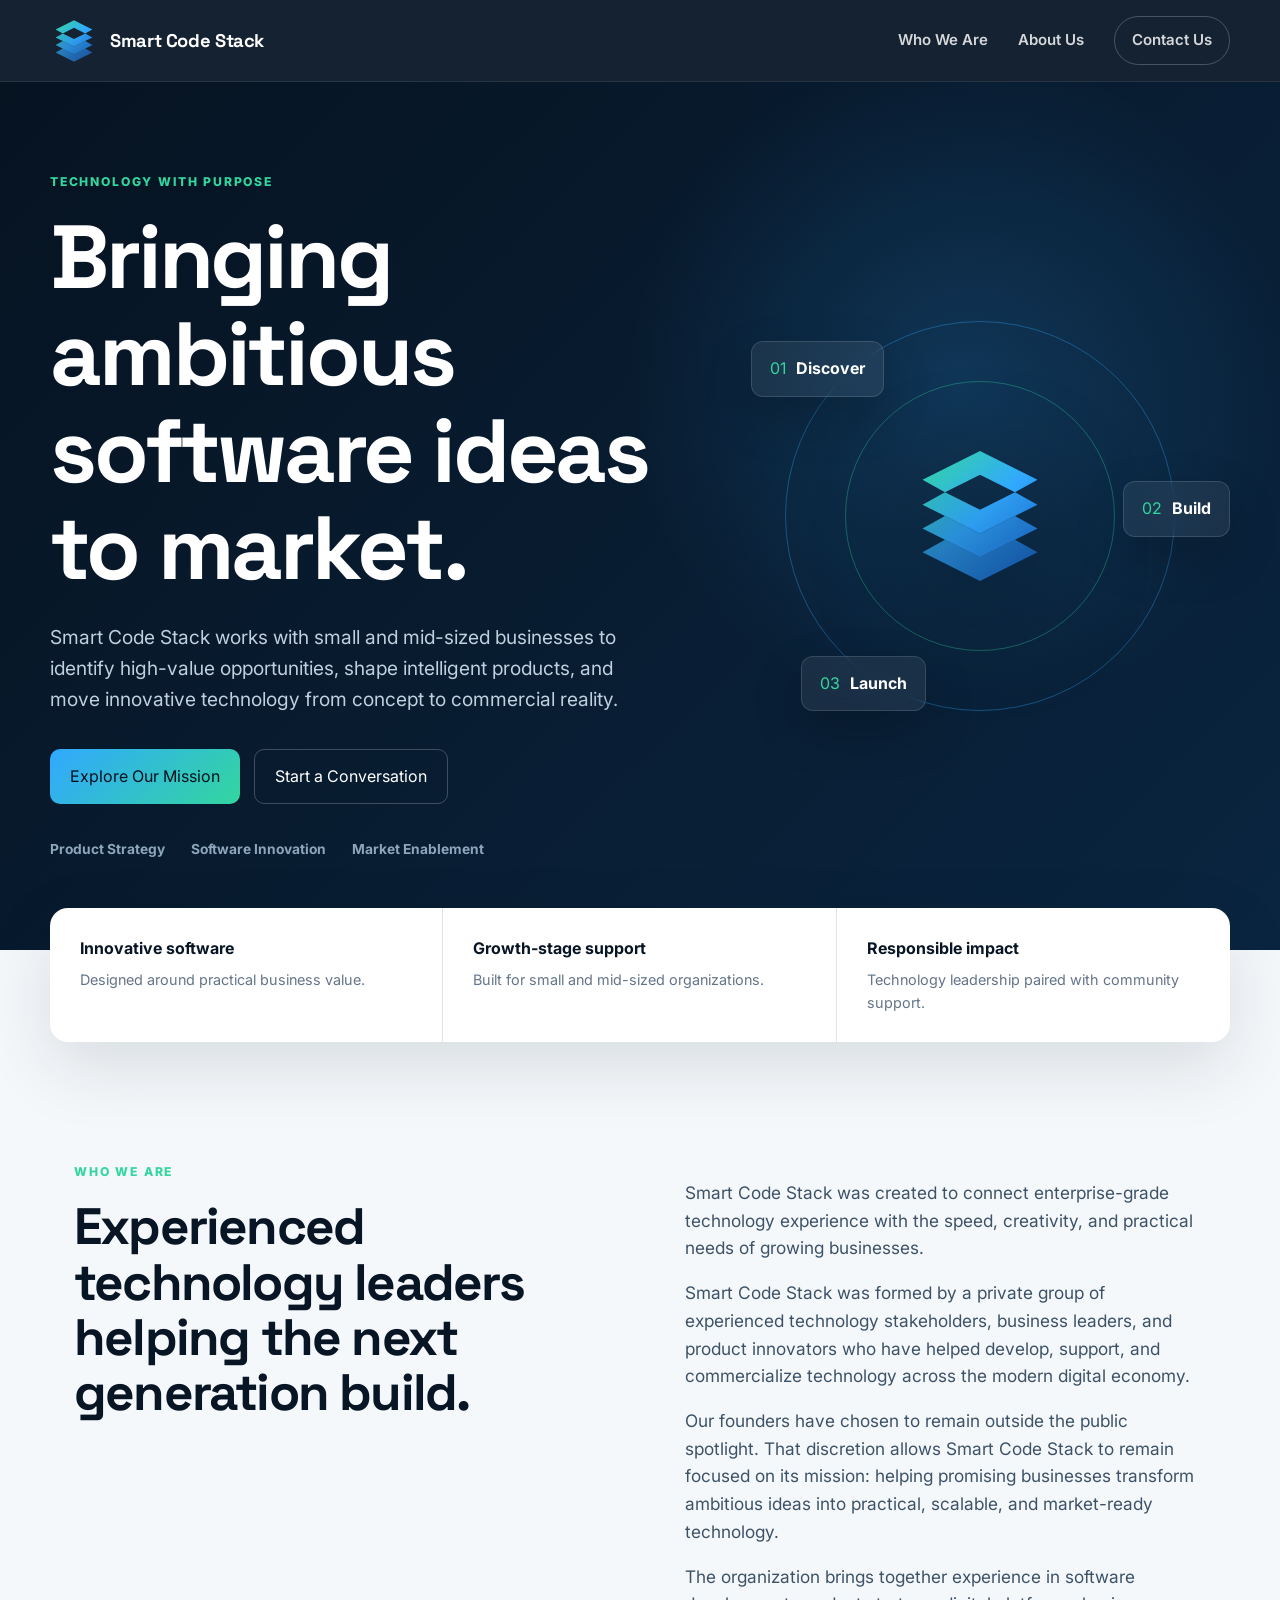
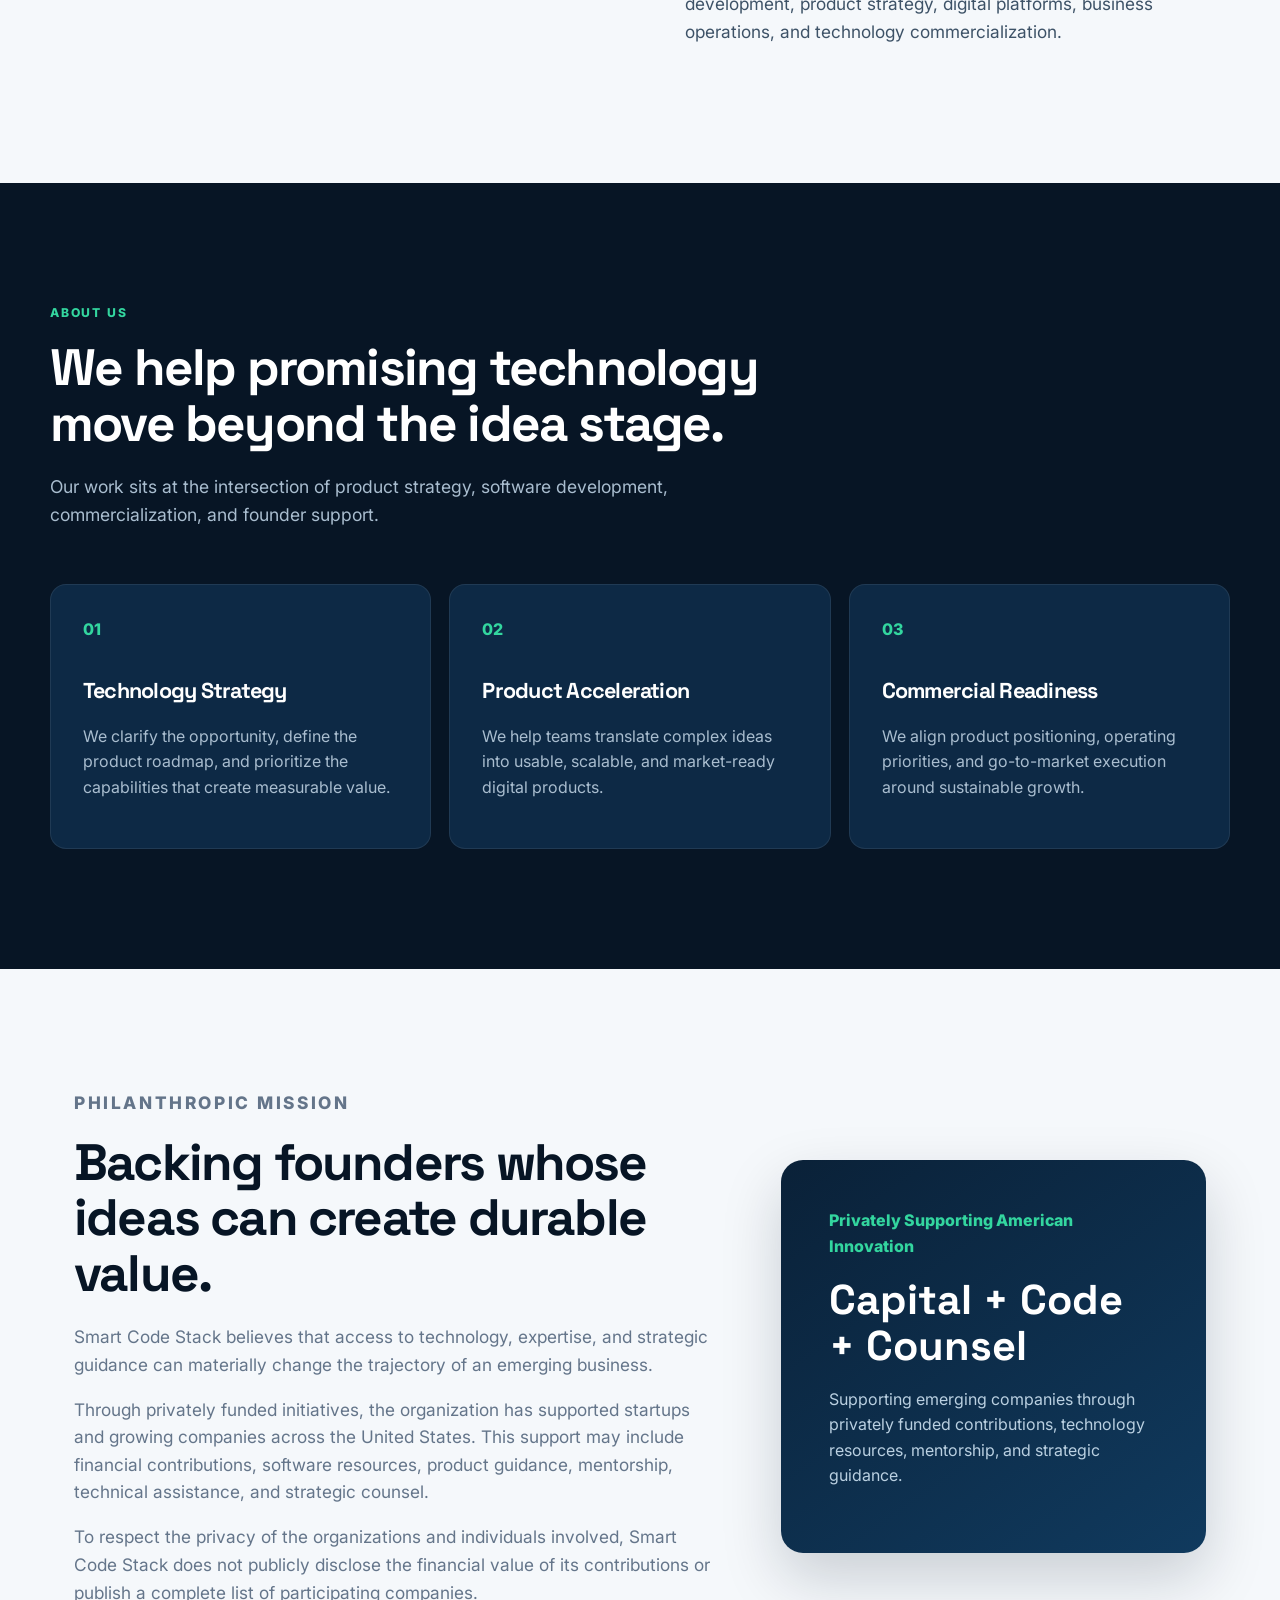
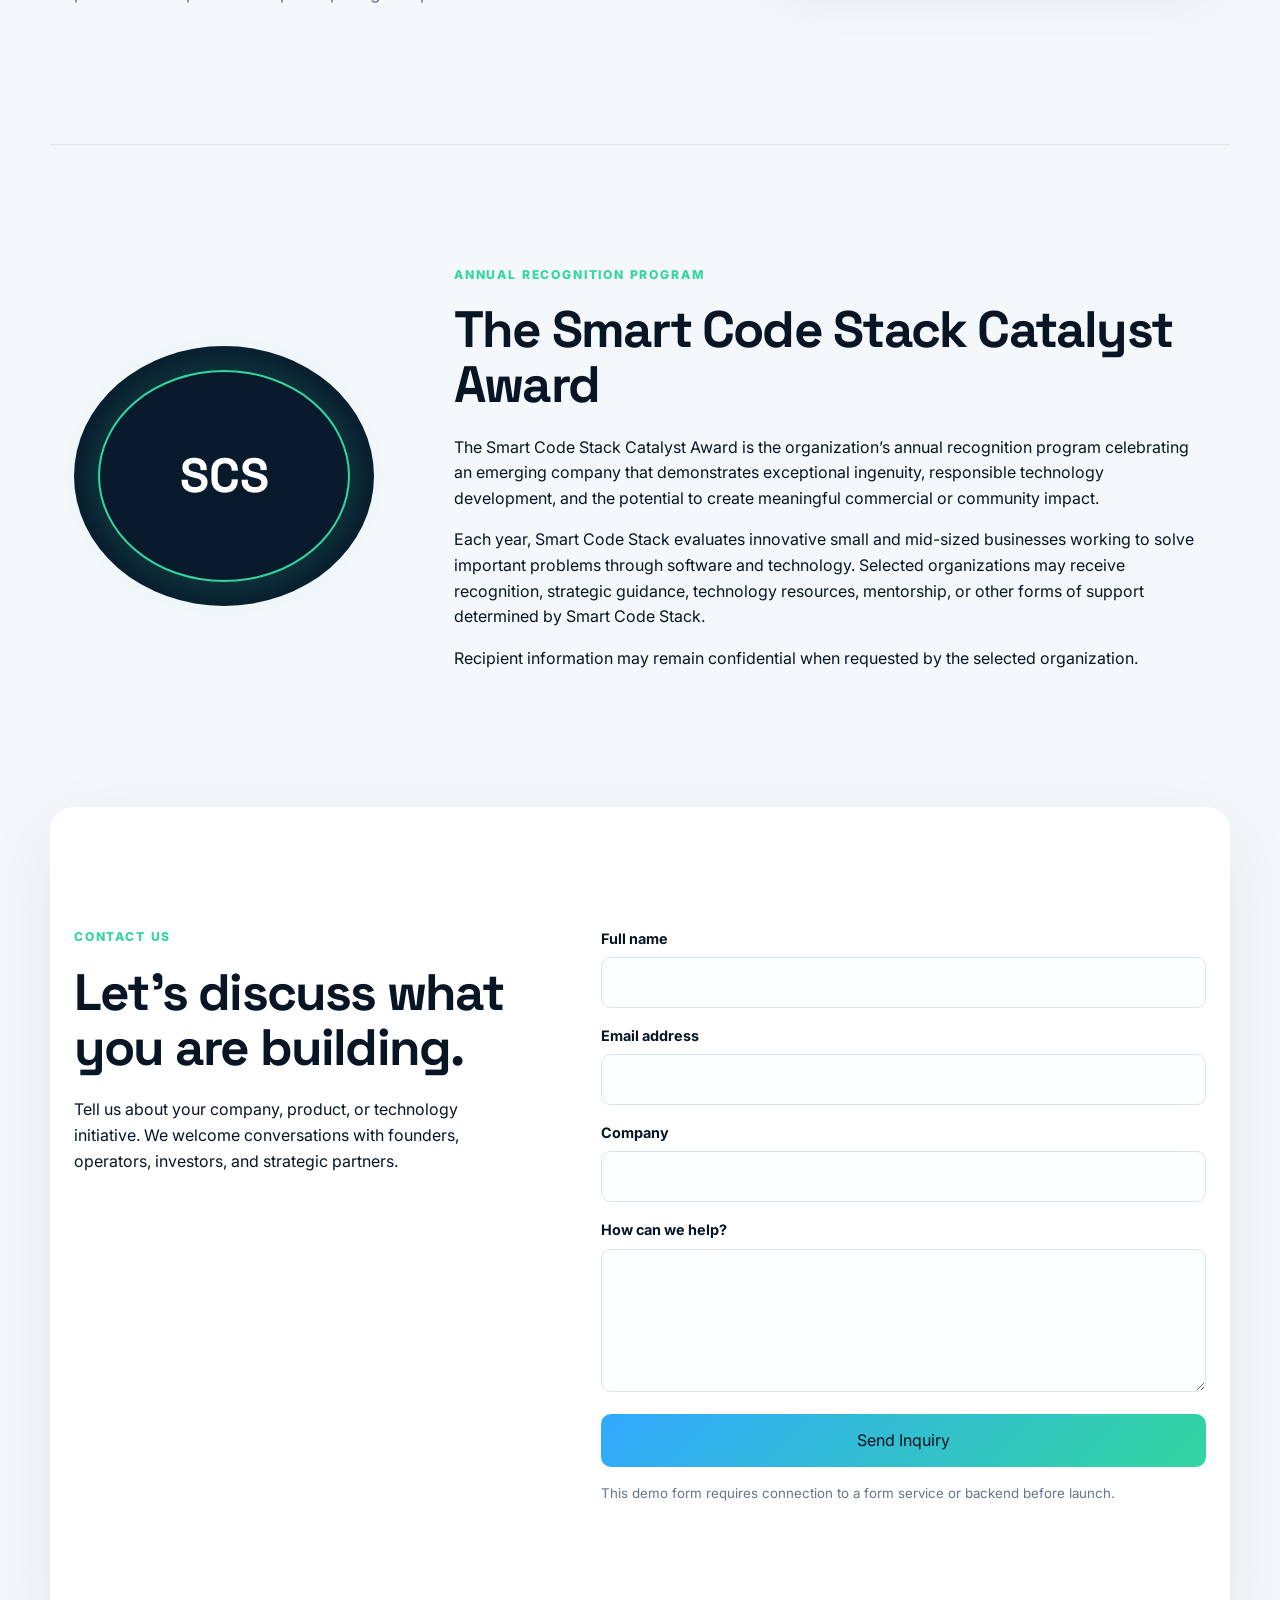
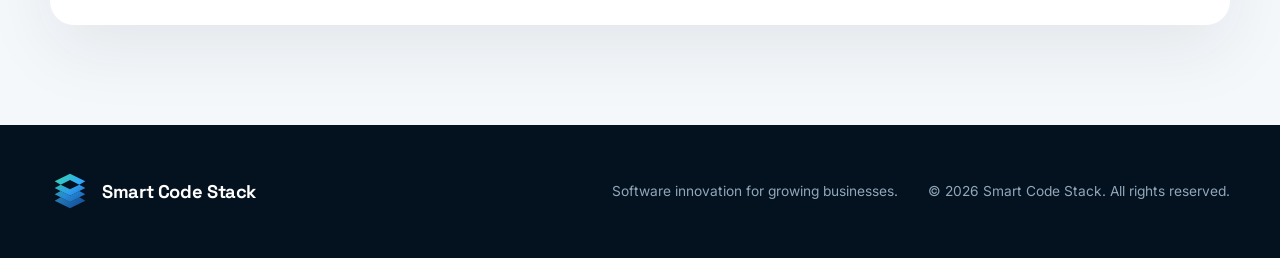
==== index.html @ 29909c96 "Add files via upload Restore Smart Code Stack Website" ====
<!doctype html>
<html lang="en">
<head>
  <meta charset="utf-8">
  <meta name="viewport" content="width=device-width, initial-scale=1">
  <title>Smart Code Stack | Technology Innovation for Growing Businesses</title>
  <meta name="description" content="Smart Code Stack helps small and mid-sized businesses bring innovative software and technology to market through strategic guidance, product expertise, and startup support.">
  <meta name="robots" content="index,follow">
  <link rel="canonical" href="https://smartcodestack.com/">
  <meta property="og:title" content="Smart Code Stack | Building What Comes Next">
  <meta property="og:description" content="Helping ambitious small and mid-sized businesses turn innovative software ideas into market-ready technology.">
  <meta property="og:type" content="website">
  <meta property="og:url" content="https://smartcodestack.com/">
  <meta property="og:image" content="https://smartcodestack.com/assets/social-card.svg">
  <meta name="twitter:card" content="summary_large_image">
  <meta name="theme-color" content="#071525">
  <link rel="icon" href="assets/favicon.svg" type="image/svg+xml">
  <link rel="stylesheet" href="styles.css">
  <script type="application/ld+json">
  {
    "@context": "https://schema.org",
    "@type": "Organization",
    "name": "Smart Code Stack",
    "url": "https://smartcodestack.com/",
    "logo": "https://smartcodestack.com/assets/logo-mark.svg",
    "description": "A technology organization focused on helping small and mid-sized businesses bring innovative software products to market.",
    "contactPoint": {
      "@type": "ContactPoint",
      "contactType": "business inquiries",
      "url": "https://smartcodestack.com/#contact"
    }
  }
  </script>
</head>
<body>
  <header class="site-header">
    <a class="brand" href="#top" aria-label="Smart Code Stack home">
      <img src="assets/logo-mark.svg" alt="" width="48" height="48">
      <span>Smart Code Stack</span>
    </a>
    <button class="menu-toggle" aria-expanded="false" aria-controls="site-nav">Menu</button>
    <nav id="site-nav" aria-label="Primary navigation">
      <a href="#who-we-are">Who We Are</a>
      <a href="#about">About Us</a>
      <a class="nav-cta" href="#contact">Contact Us</a>
    </nav>
  </header>

  <main id="top">
    <section class="hero">
      <div class="hero-copy">
        <p class="eyebrow">Technology with purpose</p>
        <h1>Bringing ambitious software ideas to market.</h1>
        <p class="hero-text">Smart Code Stack works with small and mid-sized businesses to identify high-value opportunities, shape intelligent products, and move innovative technology from concept to commercial reality.</p>
        <div class="hero-actions">
          <a class="button primary" href="#about">Explore Our Mission</a>
          <a class="button secondary" href="#contact">Start a Conversation</a>
        </div>
        <div class="trust-line" aria-label="Areas of focus">
          <span>Product Strategy</span>
          <span>Software Innovation</span>
          <span>Market Enablement</span>
        </div>
      </div>
      <div class="hero-visual" aria-hidden="true">
        <div class="orbit orbit-one"></div>
        <div class="orbit orbit-two"></div>
        <div class="code-card card-one"><span>01</span><strong>Discover</strong></div>
        <div class="code-card card-two"><span>02</span><strong>Build</strong></div>
        <div class="code-card card-three"><span>03</span><strong>Launch</strong></div>
        <img src="assets/logo-mark.svg" alt="">
      </div>
    </section>

    <section class="impact-strip" aria-label="Smart Code Stack focus">
      <article><strong>Innovative software</strong><span>Designed around practical business value.</span></article>
      <article><strong>Growth-stage support</strong><span>Built for small and mid-sized organizations.</span></article>
      <article><strong>Responsible impact</strong><span>Technology leadership paired with community support.</span></article>
    </section>

    <section id="who-we-are" class="section split">
      <div>
        <p class="eyebrow">Who We Are</p>
        <h2>Experienced technology leaders helping the next generation build.</h2>
      </div>
      <div class="prose">
        <p>Smart Code Stack was created to connect enterprise-grade technology experience with the speed, creativity, and practical needs of growing businesses.</p>
        <p>Smart Code Stack was formed by a private group of experienced technology stakeholders, business leaders, and product innovators who have helped develop, support, and commercialize technology across the modern digital economy.</p>
        <p>Our founders have chosen to remain outside the public spotlight. That discretion allows Smart Code Stack to remain focused on its mission: helping promising businesses transform ambitious ideas into practical, scalable, and market-ready technology.</p>
        <p>The organization brings together experience in software development, product strategy, digital platforms, business operations, and technology commercialization.</p>
      </div>
    </section>

    <section id="about" class="section dark-section">
      <div class="section-heading">
        <p class="eyebrow">About Us</p>
        <h2>We help promising technology move beyond the idea stage.</h2>
        <p>Our work sits at the intersection of product strategy, software development, commercialization, and founder support.</p>
      </div>
      <div class="feature-grid">
        <article>
          <span class="feature-number">01</span>
          <h3>Technology Strategy</h3>
          <p>We clarify the opportunity, define the product roadmap, and prioritize the capabilities that create measurable value.</p>
        </article>
        <article>
          <span class="feature-number">02</span>
          <h3>Product Acceleration</h3>
          <p>We help teams translate complex ideas into usable, scalable, and market-ready digital products.</p>
        </article>
        <article>
          <span class="feature-number">03</span>
          <h3>Commercial Readiness</h3>
          <p>We align product positioning, operating priorities, and go-to-market execution around sustainable growth.</p>
        </article>
      </div>
    </section>

    <section class="section impact-section">
      <div class="impact-copy">
        <p class="eyebrow">Philanthropic Mission</p>
        <h2>Backing founders whose ideas can create durable value.</h2>
        <p>Smart Code Stack believes that access to technology, expertise, and strategic guidance can materially change the trajectory of an emerging business.</p>
        <p>Through privately funded initiatives, the organization has supported startups and growing companies across the United States. This support may include financial contributions, software resources, product guidance, mentorship, technical assistance, and strategic counsel.</p>
        <p>To respect the privacy of the organizations and individuals involved, Smart Code Stack does not publicly disclose the financial value of its contributions or publish a complete list of participating companies.</p>
      </div>
      <div class="impact-metric">
        <span class="metric-label">Privately Supporting American Innovation</span>
        <strong>Capital + Code + Counsel</strong>
        <p>Supporting emerging companies through privately funded contributions, technology resources, mentorship, and strategic guidance.</p>
      </div>
    </section>

    <section class="section award-section">
      <div class="award-mark" aria-hidden="true">
        <div class="award-ring"></div>
        <span>SCS</span>
      </div>
      <div>
        <p class="eyebrow">Annual Recognition Program</p>
        <h2>The Smart Code Stack Catalyst Award</h2>
        <p>The Smart Code Stack Catalyst Award is the organization’s annual recognition program celebrating an emerging company that demonstrates exceptional ingenuity, responsible technology development, and the potential to create meaningful commercial or community impact.</p>
        <p>Each year, Smart Code Stack evaluates innovative small and mid-sized businesses working to solve important problems through software and technology. Selected organizations may receive recognition, strategic guidance, technology resources, mentorship, or other forms of support determined by Smart Code Stack.</p>
        <p>Recipient information may remain confidential when requested by the selected organization.</p>
      </div>
    </section>

    <section id="contact" class="section contact-section">
      <div>
        <p class="eyebrow">Contact Us</p>
        <h2>Let’s discuss what you are building.</h2>
        <p>Tell us about your company, product, or technology initiative. We welcome conversations with founders, operators, investors, and strategic partners.</p>
      </div>
      <form class="contact-form" action="#" method="post">
        <label>Full name<input type="text" name="name" autocomplete="name" required></label>
        <label>Email address<input type="email" name="email" autocomplete="email" required></label>
        <label>Company<input type="text" name="company" autocomplete="organization"></label>
        <label>How can we help?<textarea name="message" rows="5" required></textarea></label>
        <button class="button primary" type="submit">Send Inquiry</button>
        <small>This demo form requires connection to a form service or backend before launch.</small>
      </form>
    </section>
  </main>

  <footer>
    <a class="brand footer-brand" href="#top">
      <img src="assets/logo-mark.svg" alt="" width="40" height="40">
      <span>Smart Code Stack</span>
    </a>
    <p>Software innovation for growing businesses.</p>
    <p>© <span id="year"></span> Smart Code Stack. All rights reserved.</p>
  </footer>
  <script src="script.js"></script>
</body>
</html>
---- styles.css ----
@import url('https://fonts.googleapis.com/css2?family=Inter:wght@400;500;600;700;800&family=Space+Grotesk:wght@600;700&display=swap');

:root{
  --ink:#071525; --ink-2:#0b2139; --paper:#f5f8fb; --white:#fff;
  --blue:#31a8ff; --green:#33d69f; --muted:#64758a; --line:#dce5ee;
  --max:1180px;
}
*{box-sizing:border-box}
html{scroll-behavior:smooth}
body{margin:0;font-family:Inter,system-ui,sans-serif;color:var(--ink);background:var(--paper);line-height:1.6}
a{color:inherit;text-decoration:none}
img{max-width:100%}
.site-header{height:82px;padding:0 max(24px,calc((100vw - var(--max))/2));display:flex;align-items:center;justify-content:space-between;background:rgba(7,21,37,.94);color:#fff;position:sticky;top:0;z-index:20;backdrop-filter:blur(16px);border-bottom:1px solid rgba(255,255,255,.08)}
.brand{display:flex;align-items:center;gap:12px;font-family:"Space Grotesk",sans-serif;font-weight:700;font-size:1.15rem;letter-spacing:-.02em}
.site-header nav{display:flex;align-items:center;gap:30px;font-weight:600;font-size:.94rem}
.site-header nav a{opacity:.82}.site-header nav a:hover{opacity:1}
.nav-cta{padding:11px 17px;border:1px solid rgba(255,255,255,.28);border-radius:999px}
.menu-toggle{display:none;background:none;border:1px solid rgba(255,255,255,.25);color:#fff;padding:8px 12px;border-radius:8px}
.hero{min-height:720px;background:radial-gradient(circle at 75% 35%,rgba(49,168,255,.18),transparent 30%),linear-gradient(135deg,#061321,#0a2540);color:#fff;display:grid;grid-template-columns:1.1fr .9fr;align-items:center;gap:70px;padding:90px max(24px,calc((100vw - var(--max))/2))}
.eyebrow{text-transform:uppercase;letter-spacing:.15em;font-weight:800;font-size:.76rem;color:var(--green);margin:0 0 18px}
h1,h2,h3{font-family:"Space Grotesk",sans-serif;line-height:1.08;letter-spacing:-.035em;margin-top:0}
h1{font-size:clamp(3.2rem,7vw,6.4rem);max-width:800px;margin-bottom:26px}
h2{font-size:clamp(2.1rem,4vw,4rem);margin-bottom:22px}
h3{font-size:1.35rem}
.hero-text{font-size:1.2rem;color:#bfd0df;max-width:700px}
.hero-actions{display:flex;gap:14px;margin:34px 0}
.button{display:inline-flex;justify-content:center;align-items:center;border-radius:10px;padding:14px 20px;font-weight:800;border:0;cursor:pointer;font:inherit}
.primary{background:linear-gradient(135deg,var(--blue),var(--green));color:#04111e}
.secondary{border:1px solid rgba(255,255,255,.22);color:#fff}
.trust-line{display:flex;gap:26px;flex-wrap:wrap;color:#8da6bb;font-size:.86rem;font-weight:700}
.hero-visual{height:470px;position:relative;display:grid;place-items:center}
.hero-visual>img{width:150px;filter:drop-shadow(0 30px 60px rgba(0,0,0,.4));z-index:3}
.orbit{position:absolute;border:1px solid rgba(49,168,255,.35);border-radius:50%}
.orbit-one{width:390px;height:390px}.orbit-two{width:270px;height:270px;border-color:rgba(51,214,159,.35)}
.code-card{position:absolute;background:rgba(255,255,255,.07);border:1px solid rgba(255,255,255,.13);backdrop-filter:blur(10px);padding:14px 18px;border-radius:12px;display:flex;gap:10px;box-shadow:0 20px 50px rgba(0,0,0,.2)}
.code-card span{color:var(--green)}.card-one{top:60px;left:20px}.card-two{right:0;top:200px}.card-three{bottom:40px;left:70px}
.impact-strip{display:grid;grid-template-columns:repeat(3,1fr);max-width:var(--max);margin:-42px auto 0;position:relative;z-index:4;background:#fff;border-radius:18px;box-shadow:0 24px 70px rgba(7,21,37,.12);overflow:hidden}
.impact-strip article{padding:28px 30px;border-right:1px solid var(--line)}.impact-strip article:last-child{border:0}
.impact-strip strong,.impact-strip span{display:block}.impact-strip span{color:var(--muted);font-size:.9rem;margin-top:6px}
.section{max-width:var(--max);margin:auto;padding:120px 24px}
.split{display:grid;grid-template-columns:1fr 1fr;gap:90px;align-items:start}
.prose{font-size:1.08rem;color:#3d5267}
.verification-note,.claim-placeholder{border-left:4px solid #f1b84b;background:#fff8e8;padding:18px 20px;border-radius:0 10px 10px 0;color:#6b5226;font-size:.92rem}
.dark-section{max-width:none;background:var(--ink);color:#fff;padding-left:max(24px,calc((100vw - var(--max))/2));padding-right:max(24px,calc((100vw - var(--max))/2))}
.section-heading{max-width:760px}.section-heading>p:last-child{color:#a9bdcf;font-size:1.1rem}
.feature-grid{display:grid;grid-template-columns:repeat(3,1fr);gap:18px;margin-top:55px}
.feature-grid article{padding:32px;background:#0d2945;border:1px solid rgba(255,255,255,.08);border-radius:16px}
.feature-grid p{color:#a9bdcf}.feature-number{font-weight:800;color:var(--green);display:block;margin-bottom:36px}
.impact-section{display:grid;grid-template-columns:1.2fr .8fr;gap:70px;align-items:center}
.impact-copy>p{color:var(--muted);font-size:1.08rem}
.claim-placeholder span{display:inline-block;text-transform:uppercase;letter-spacing:.1em;font-weight:800;font-size:.7rem;margin-bottom:7px}
.claim-placeholder p{font-weight:700;font-size:1.05rem;color:#4f3c1d}
.impact-metric{background:linear-gradient(145deg,#0a2138,#103a5e);color:#fff;padding:48px;border-radius:22px;box-shadow:0 25px 60px rgba(7,21,37,.18)}
.impact-metric strong{font-family:"Space Grotesk";font-size:2.6rem;line-height:1.1;display:block;margin:18px 0}
.impact-metric p{color:#bad0e1}.metric-label{color:var(--green);font-weight:800}
.award-section{display:grid;grid-template-columns:300px 1fr;gap:80px;align-items:center;border-top:1px solid var(--line)}
.award-mark{height:260px;display:grid;place-items:center;position:relative;background:#081a2c;border-radius:50%;color:#fff;font-family:"Space Grotesk";font-size:3rem;font-weight:800}
.award-ring{position:absolute;inset:24px;border:2px solid var(--green);border-radius:50%;box-shadow:0 0 45px rgba(51,214,159,.25)}
.contact-section{display:grid;grid-template-columns:.85fr 1.15fr;gap:80px;background:#fff;border-radius:24px;margin-bottom:100px;box-shadow:0 24px 70px rgba(7,21,37,.08)}
.contact-form{display:grid;gap:16px}.contact-form label{font-weight:700;font-size:.9rem}
.contact-form input,.contact-form textarea{width:100%;margin-top:7px;padding:13px 14px;border:1px solid var(--line);border-radius:9px;font:inherit;background:#fbfdff}
.contact-form small{color:var(--muted)}
footer{background:#04111e;color:#91a7ba;padding:42px max(24px,calc((100vw - var(--max))/2));display:grid;grid-template-columns:1fr auto auto;gap:30px;align-items:center;font-size:.86rem}.footer-brand{color:#fff}
@media(max-width:850px){
  .menu-toggle{display:block}.site-header nav{display:none;position:absolute;top:82px;left:0;right:0;background:#071525;padding:20px 24px;flex-direction:column;align-items:flex-start}.site-header nav.open{display:flex}
  .hero{grid-template-columns:1fr;padding-top:70px}.hero-visual{height:380px}.impact-strip{grid-template-columns:1fr;margin:0;border-radius:0}.impact-strip article{border-right:0;border-bottom:1px solid var(--line)}
  .split,.impact-section,.award-section,.contact-section{grid-template-columns:1fr;gap:42px}.feature-grid{grid-template-columns:1fr}.award-mark{max-width:260px}.contact-section{border-radius:0;margin-bottom:0}.section{padding-top:80px;padding-bottom:80px}footer{grid-template-columns:1fr}
}
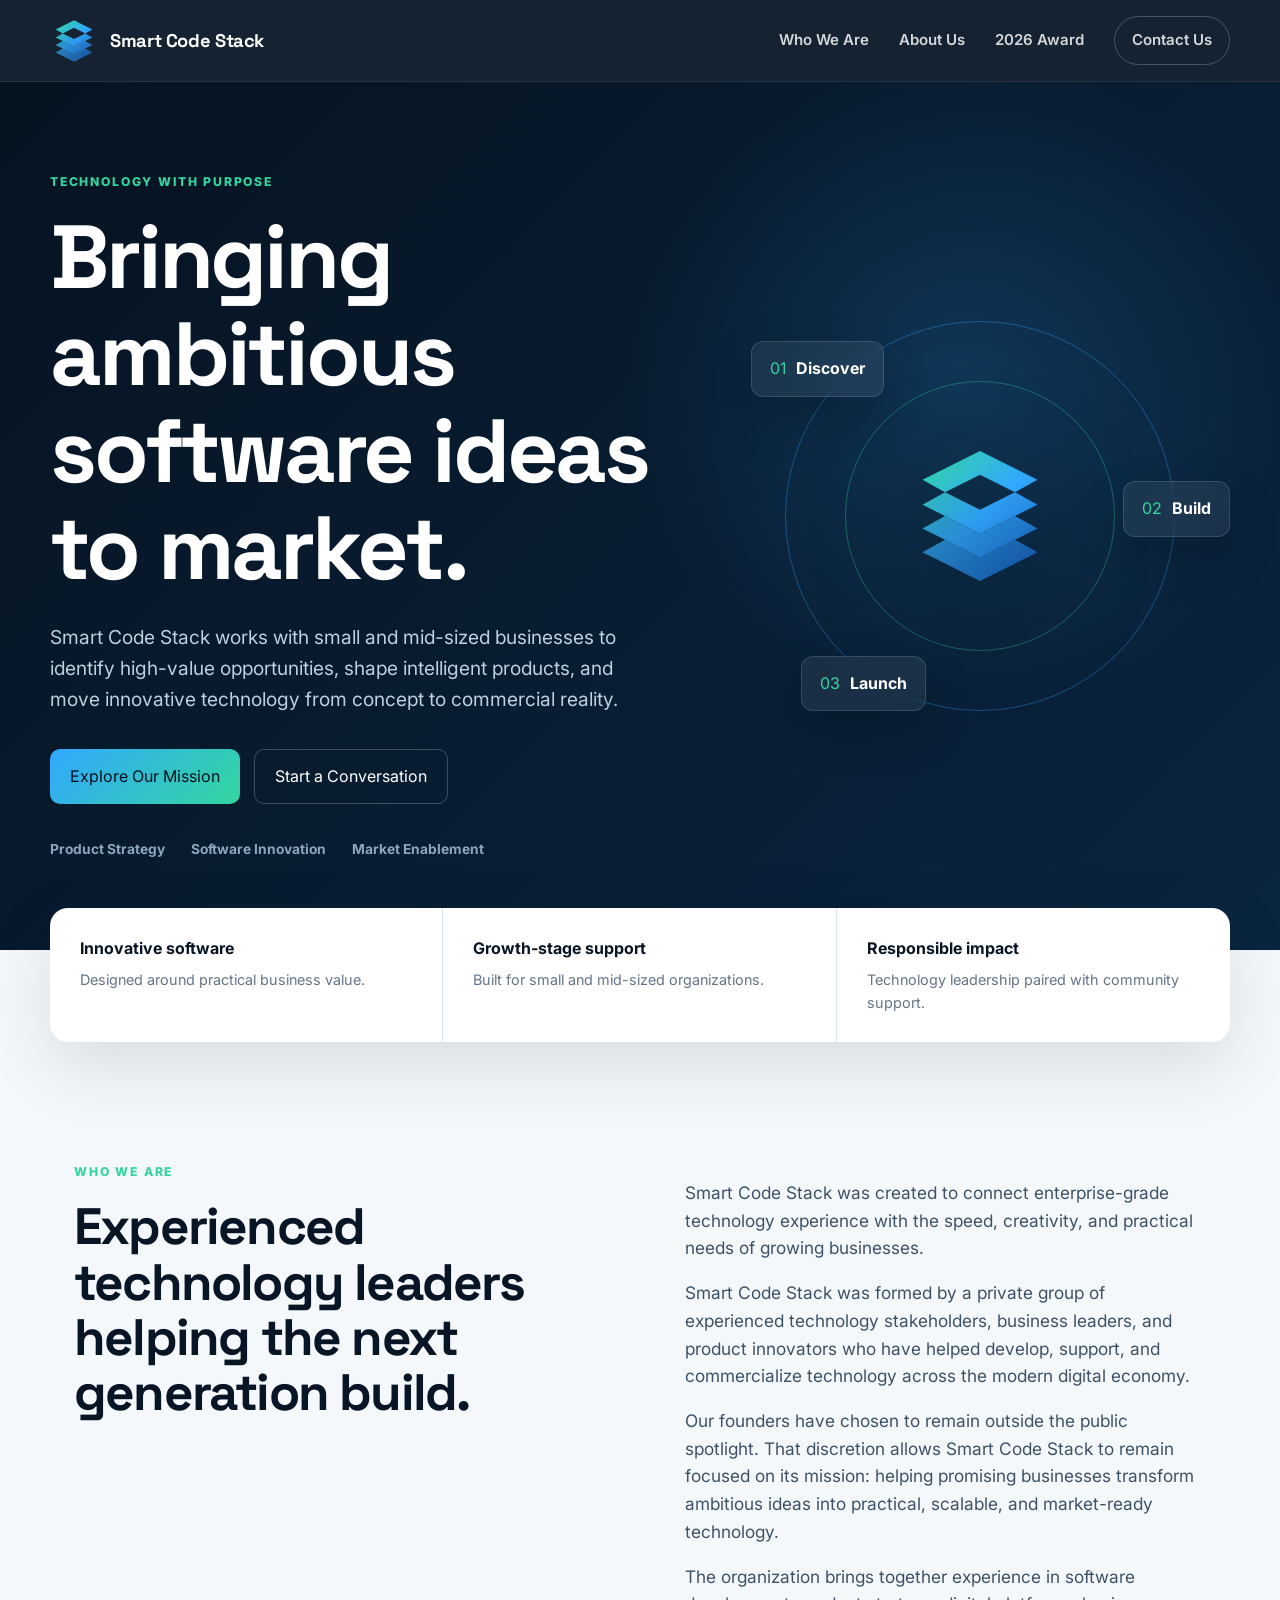
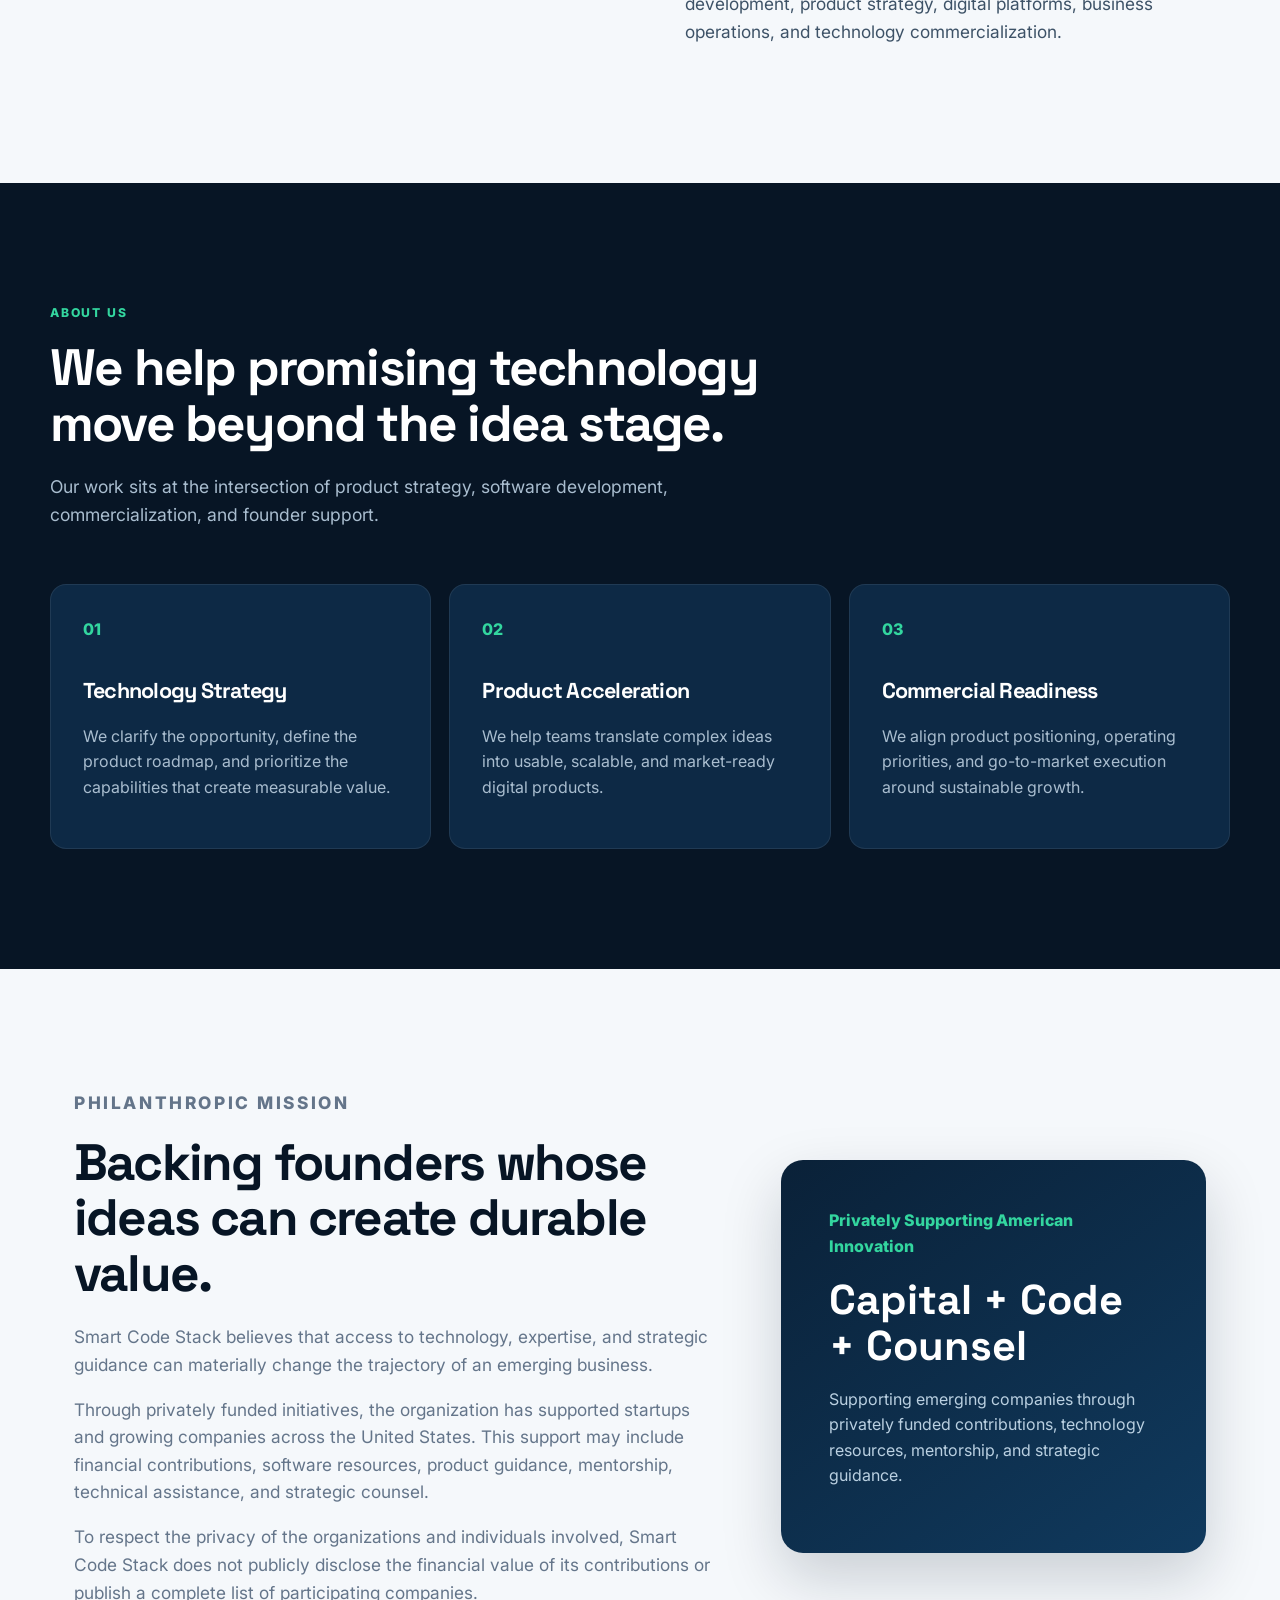
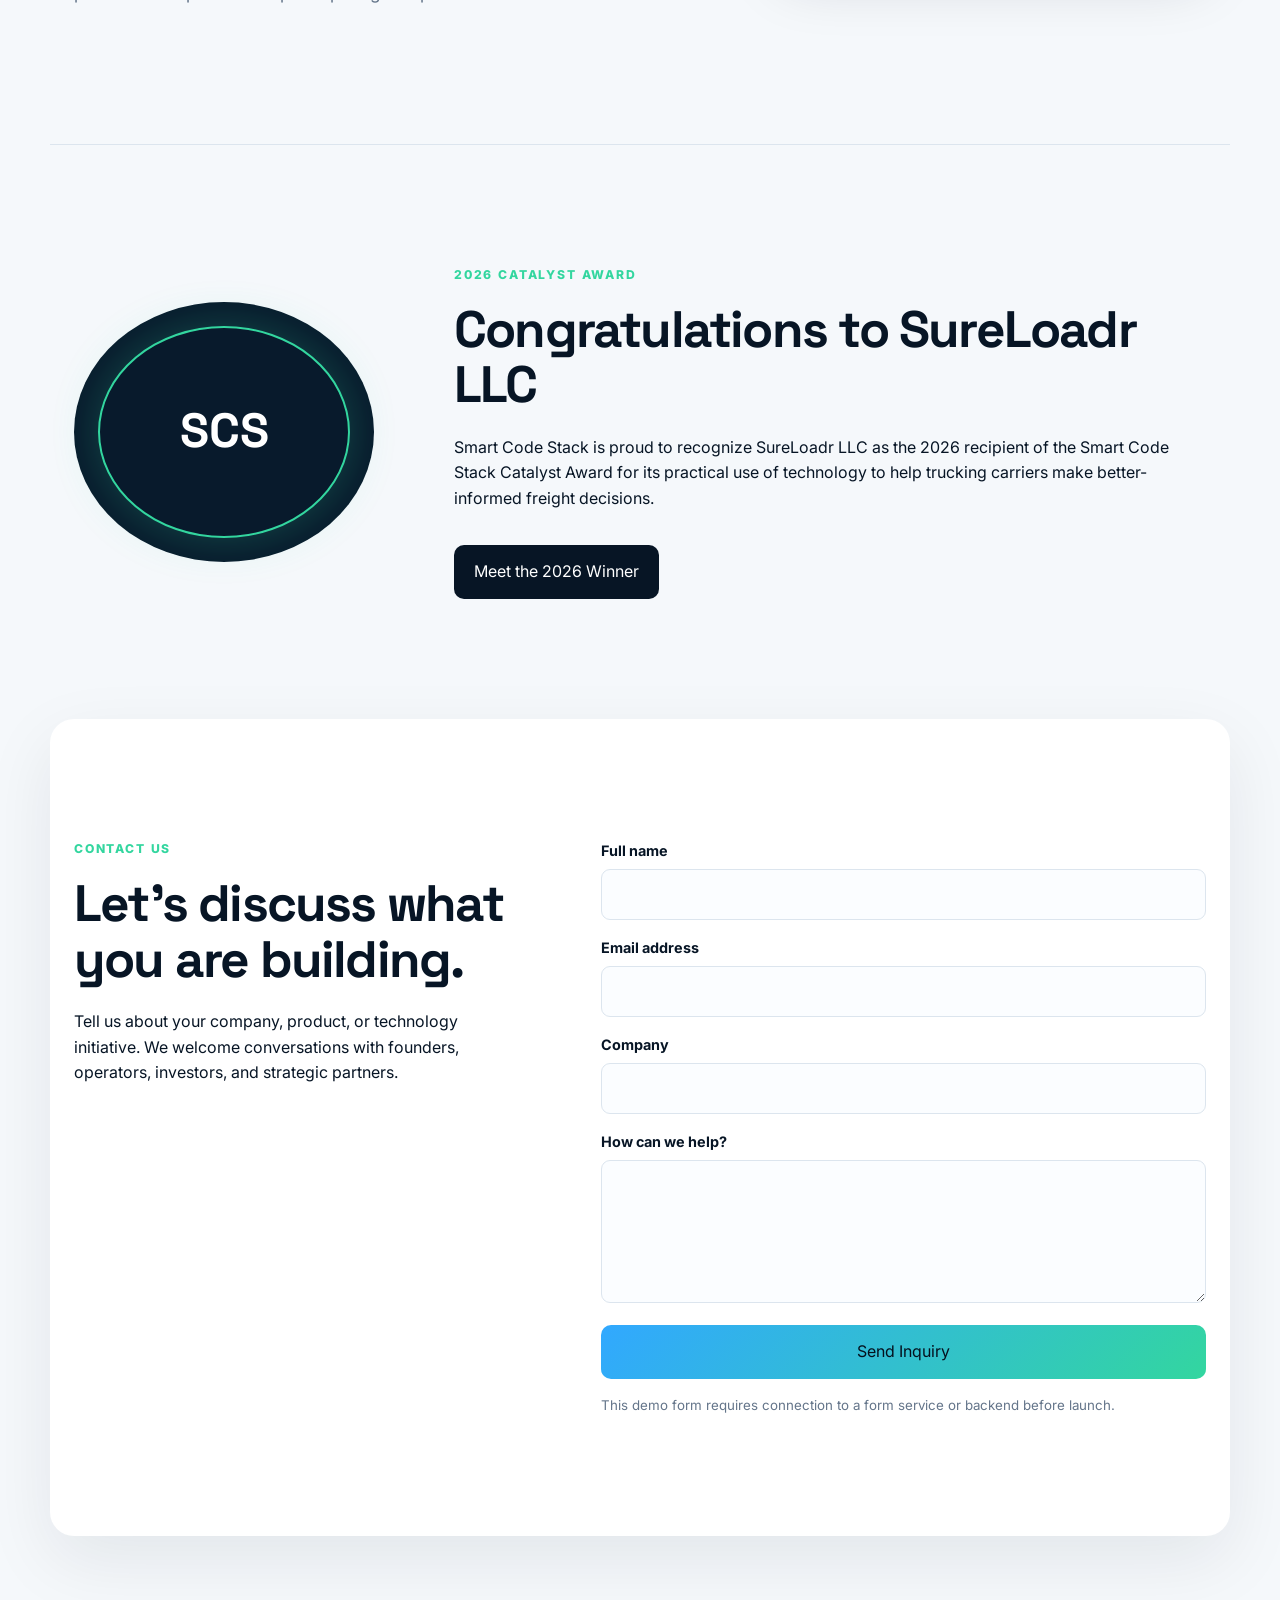
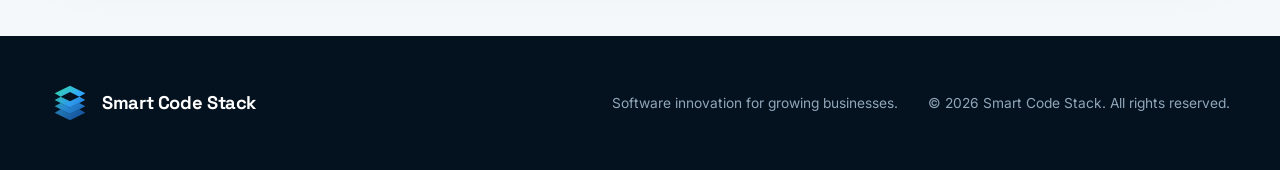
==== commit 84d1d1a4: "Add files via upload" ====
--- a/index.html
+++ b/index.html
@@ -42,6 +42,7 @@
     <nav id="site-nav" aria-label="Primary navigation">
       <a href="#who-we-are">Who We Are</a>
       <a href="#about">About Us</a>
+      <a href="catalyst-award-2026.html">2026 Award</a>
       <a class="nav-cta" href="#contact">Contact Us</a>
     </nav>
   </header>
@@ -137,11 +138,10 @@
         <span>SCS</span>
       </div>
       <div>
-        <p class="eyebrow">Annual Recognition Program</p>
-        <h2>The Smart Code Stack Catalyst Award</h2>
-        <p>The Smart Code Stack Catalyst Award is the organization’s annual recognition program celebrating an emerging company that demonstrates exceptional ingenuity, responsible technology development, and the potential to create meaningful commercial or community impact.</p>
-        <p>Each year, Smart Code Stack evaluates innovative small and mid-sized businesses working to solve important problems through software and technology. Selected organizations may receive recognition, strategic guidance, technology resources, mentorship, or other forms of support determined by Smart Code Stack.</p>
-        <p>Recipient information may remain confidential when requested by the selected organization.</p>
+        <p class="eyebrow">2026 Catalyst Award</p>
+        <h2>Congratulations to SureLoadr LLC</h2>
+        <p>Smart Code Stack is proud to recognize SureLoadr LLC as the 2026 recipient of the Smart Code Stack Catalyst Award for its practical use of technology to help trucking carriers make better-informed freight decisions.</p>
+        <a class="button award-button" href="catalyst-award-2026.html">Meet the 2026 Winner</a>
       </div>
     </section>
 
--- a/styles.css
+++ b/styles.css
@@ -66,3 +66,29 @@
   .hero{grid-template-columns:1fr;padding-top:70px}.hero-visual{height:380px}.impact-strip{grid-template-columns:1fr;margin:0;border-radius:0}.impact-strip article{border-right:0;border-bottom:1px solid var(--line)}
   .split,.impact-section,.award-section,.contact-section{grid-template-columns:1fr;gap:42px}.feature-grid{grid-template-columns:1fr}.award-mark{max-width:260px}.contact-section{border-radius:0;margin-bottom:0}.section{padding-top:80px;padding-bottom:80px}footer{grid-template-columns:1fr}
 }
+
+
+.award-button{margin-top:18px;background:var(--ink);color:#fff}
+.award-hero{min-height:580px;background:radial-gradient(circle at 80% 25%,rgba(51,214,159,.18),transparent 30%),linear-gradient(135deg,#061321,#0c2c49);color:#fff;display:grid;grid-template-columns:1.15fr .85fr;align-items:center;gap:70px;padding:95px max(24px,calc((100vw - var(--max))/2))}
+.award-hero h1{font-size:clamp(3rem,6vw,5.8rem)}
+.award-hero p{color:#bfd0df;font-size:1.15rem;max-width:720px}
+.winner-seal{width:min(380px,80vw);aspect-ratio:1;border-radius:50%;margin:auto;display:grid;place-items:center;text-align:center;padding:40px;background:radial-gradient(circle,#123957 0,#081a2c 68%);border:2px solid var(--green);box-shadow:0 0 0 14px rgba(51,214,159,.08),0 35px 80px rgba(0,0,0,.35)}
+.winner-seal span{display:block;text-transform:uppercase;letter-spacing:.14em;color:var(--green);font-weight:800;font-size:.75rem}
+.winner-seal strong{display:block;font-family:"Space Grotesk";font-size:3rem;line-height:1;margin:18px 0;color:#fff}
+.winner-seal small{color:#bad0e1;font-weight:700}
+.winner-intro{display:grid;grid-template-columns:.85fr 1.15fr;gap:80px;align-items:start}
+.winner-intro .lead{font-size:1.2rem;color:#3d5267}
+.winner-grid{display:grid;grid-template-columns:repeat(3,1fr);gap:18px;margin-top:45px}
+.winner-grid article{padding:30px;background:#fff;border:1px solid var(--line);border-radius:16px;box-shadow:0 18px 45px rgba(7,21,37,.07)}
+.winner-grid p{color:var(--muted)}
+.quote-section{background:var(--ink);color:#fff;max-width:none;padding-left:max(24px,calc((100vw - var(--max))/2));padding-right:max(24px,calc((100vw - var(--max))/2));text-align:center}
+.quote-section blockquote{font-family:"Space Grotesk";font-size:clamp(1.7rem,3.2vw,3rem);line-height:1.25;max-width:930px;margin:0 auto 24px}
+.quote-section p{color:#a9bdcf}
+.visit-sureloadr{display:flex;justify-content:space-between;gap:40px;align-items:center;background:#fff;border-radius:22px;box-shadow:0 25px 70px rgba(7,21,37,.08)}
+.visit-sureloadr p{color:var(--muted);max-width:720px}
+@media(max-width:850px){
+  .award-hero,.winner-intro{grid-template-columns:1fr}
+  .winner-grid{grid-template-columns:1fr}
+  .visit-sureloadr{display:block;border-radius:0}
+  .visit-sureloadr .button{margin-top:20px}
+}
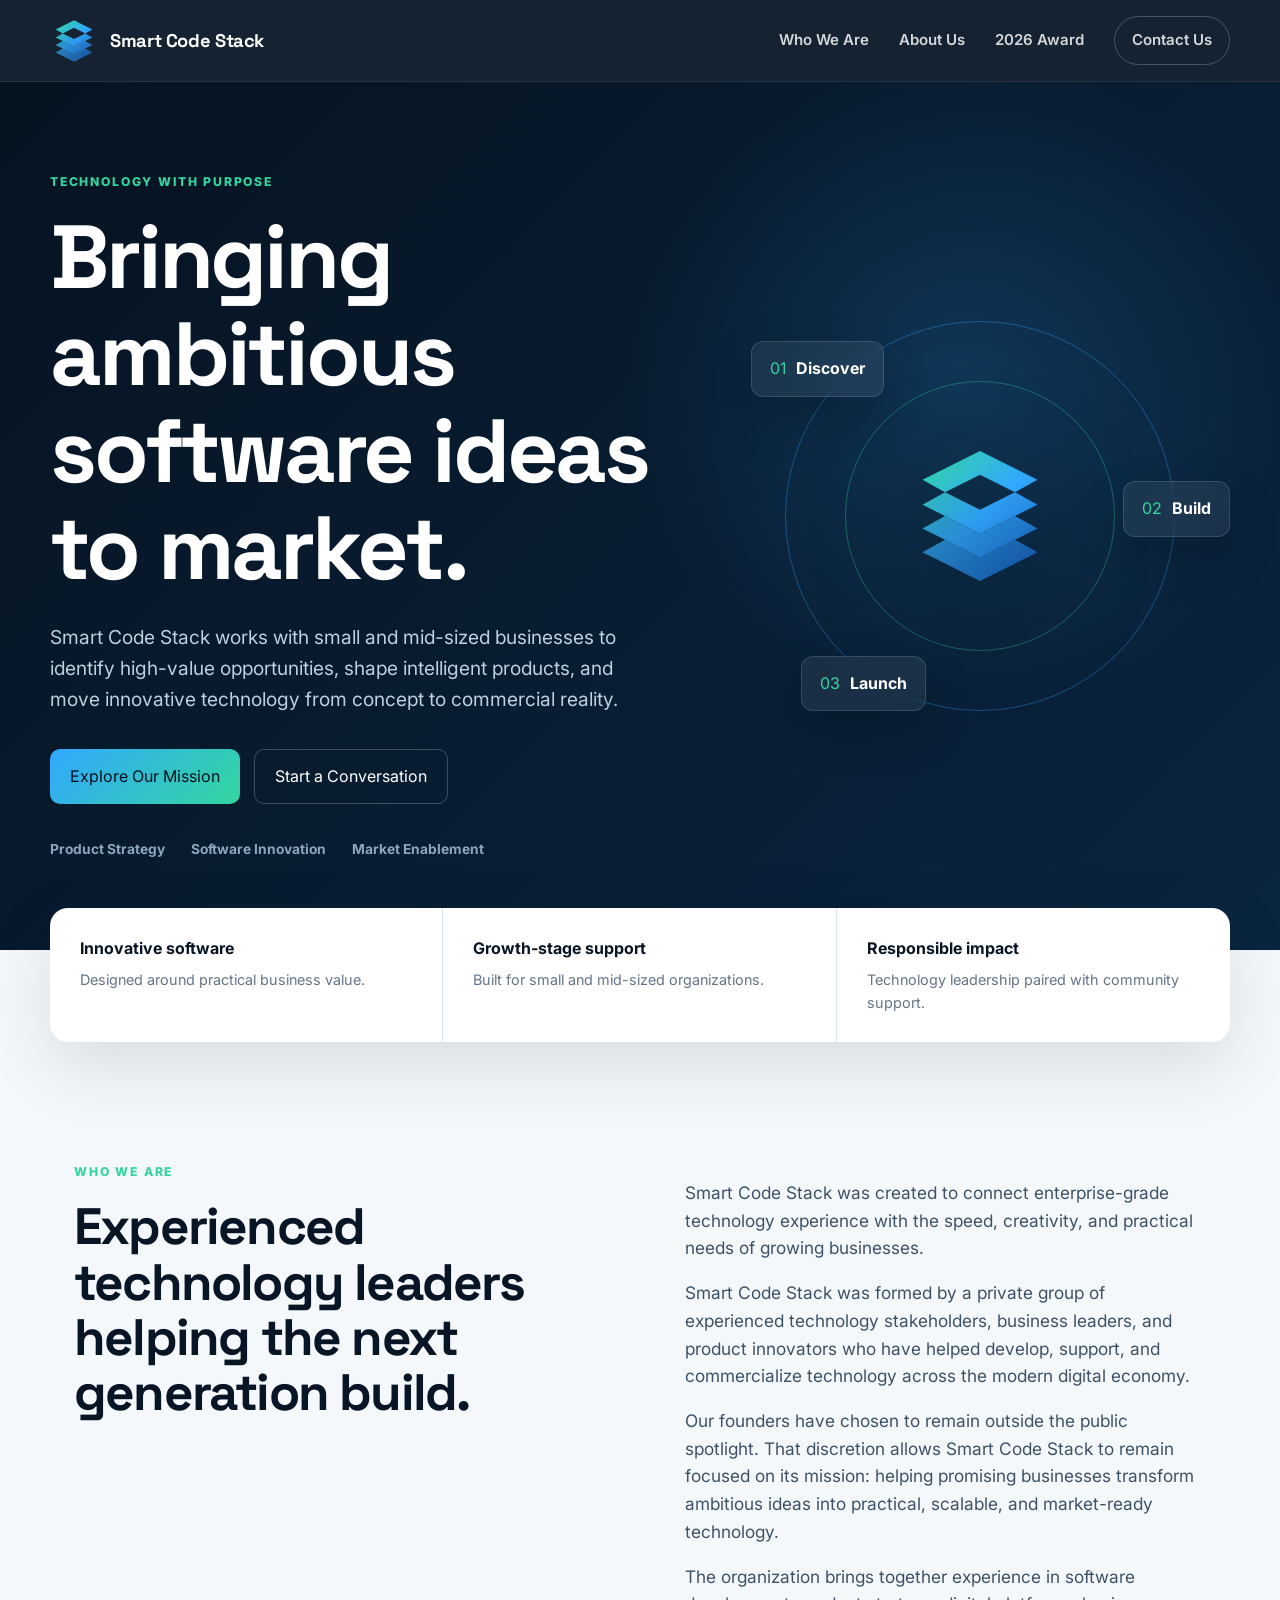
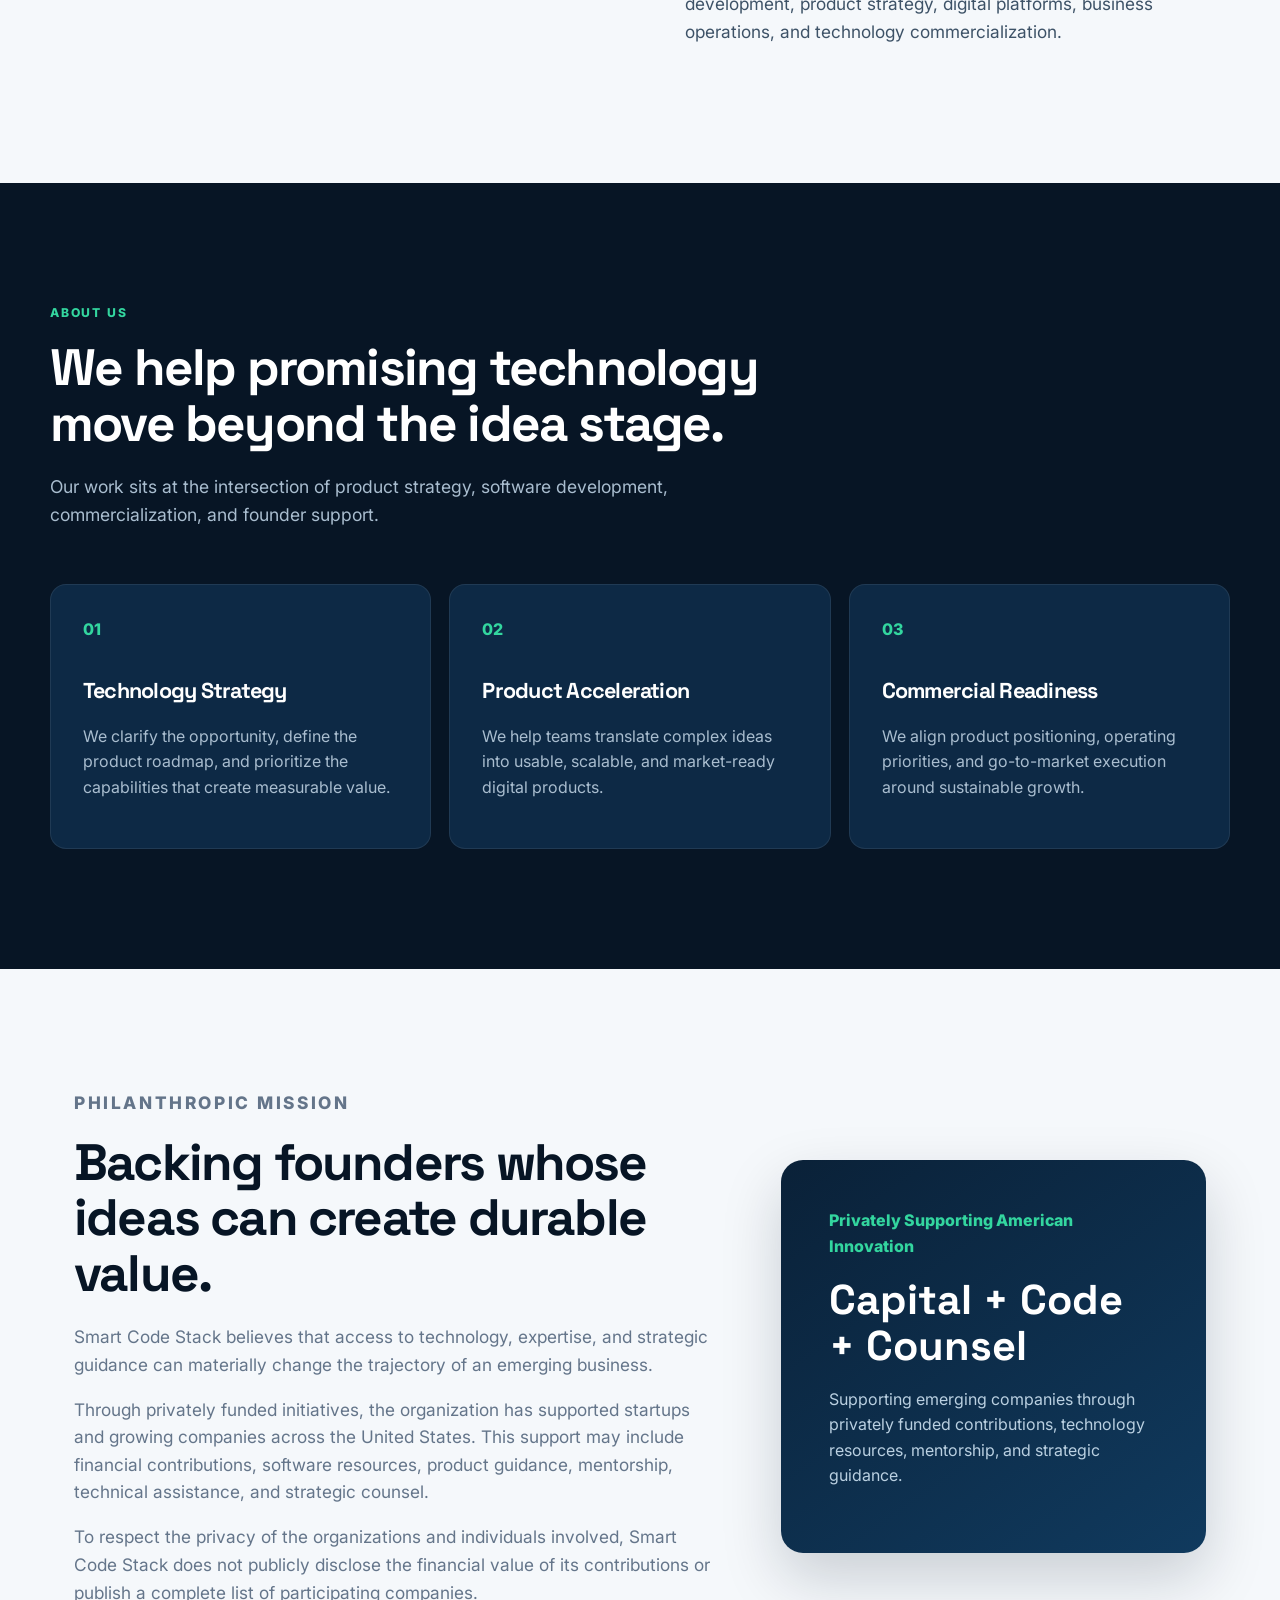
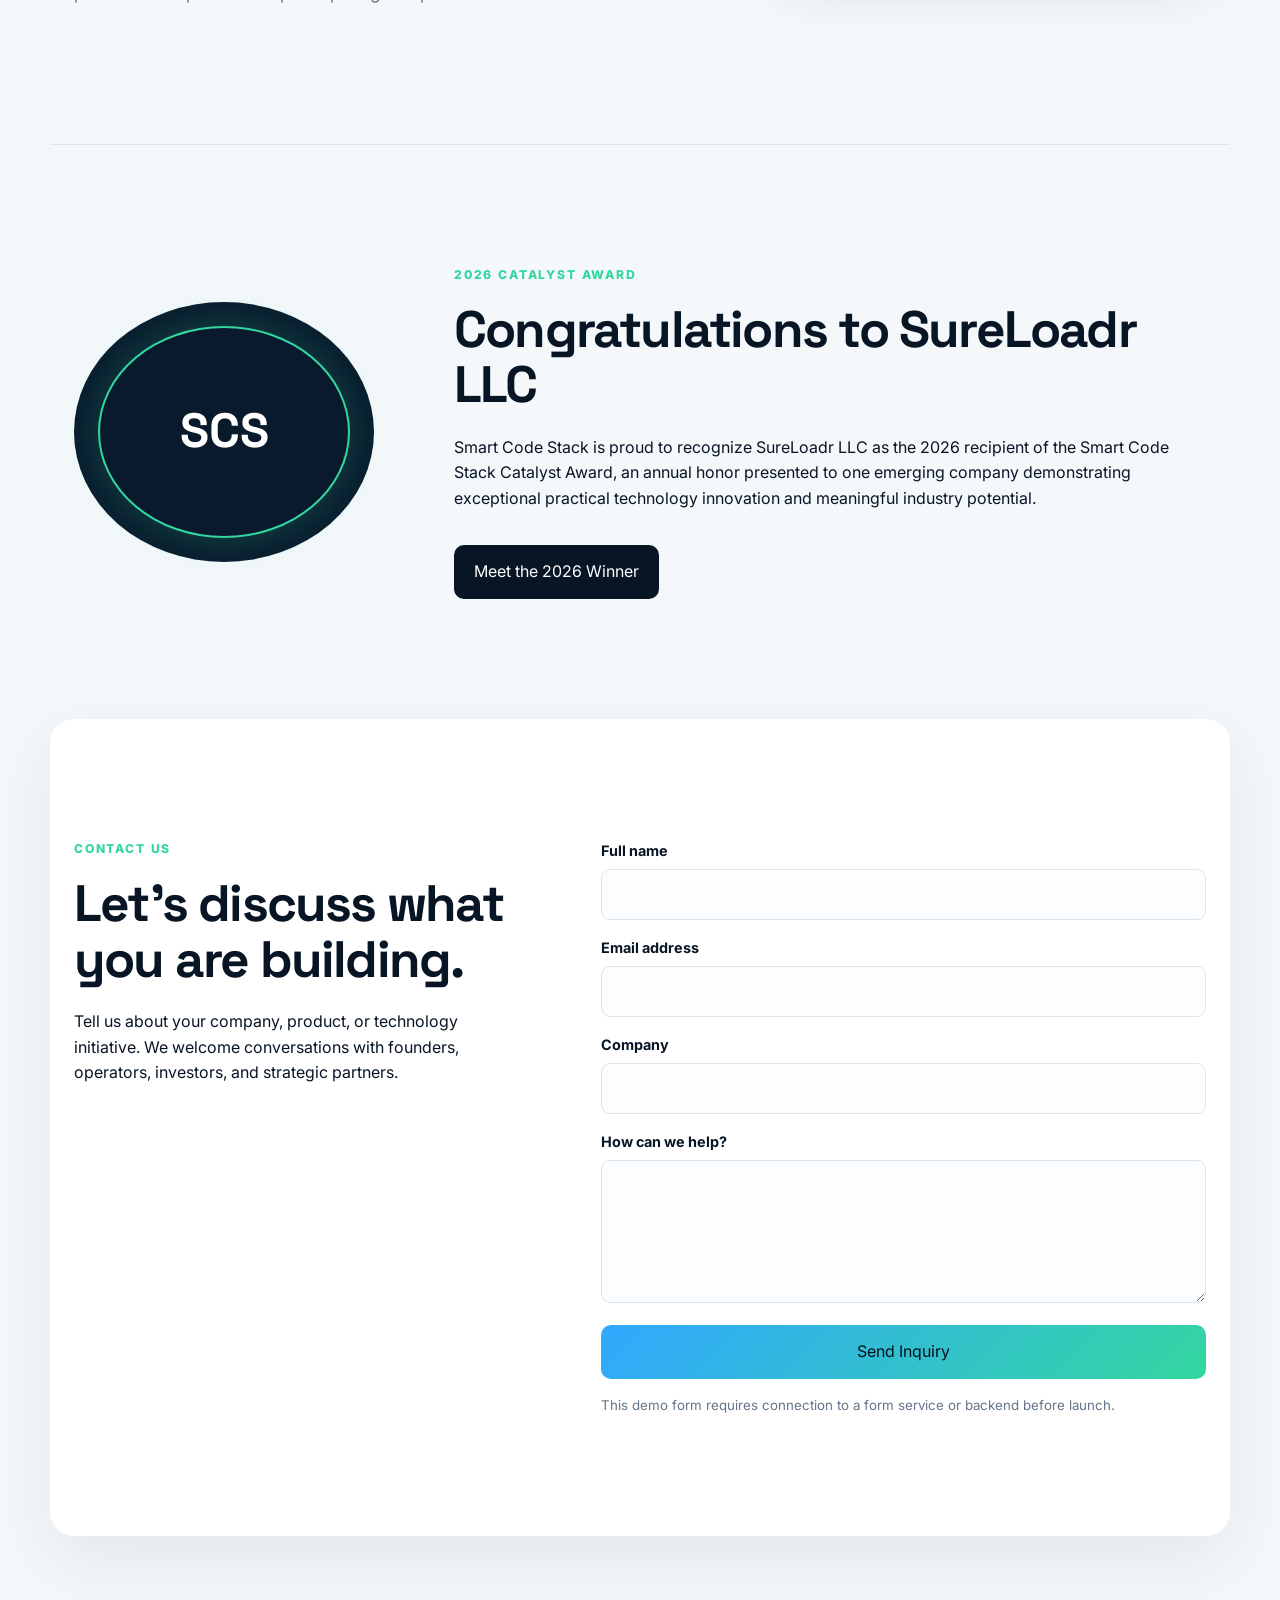
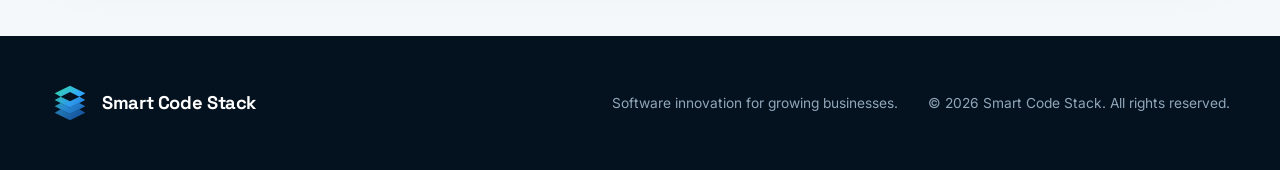
==== commit 5984d719: "Add files via upload" ====
--- a/index.html
+++ b/index.html
@@ -140,7 +140,7 @@
       <div>
         <p class="eyebrow">2026 Catalyst Award</p>
         <h2>Congratulations to SureLoadr LLC</h2>
-        <p>Smart Code Stack is proud to recognize SureLoadr LLC as the 2026 recipient of the Smart Code Stack Catalyst Award for its practical use of technology to help trucking carriers make better-informed freight decisions.</p>
+        <p>Smart Code Stack is proud to recognize SureLoadr LLC as the 2026 recipient of the Smart Code Stack Catalyst Award, an annual honor presented to one emerging company demonstrating exceptional practical technology innovation and meaningful industry potential.</p>
         <a class="button award-button" href="catalyst-award-2026.html">Meet the 2026 Winner</a>
       </div>
     </section>
--- a/styles.css
+++ b/styles.css
@@ -92,3 +92,7 @@
   .visit-sureloadr{display:block;border-radius:0}
   .visit-sureloadr .button{margin-top:20px}
 }
+
+
+.winner-seal span{max-width:240px;margin:0 auto;line-height:1.35}
+.award-criteria-section{padding-top:40px}
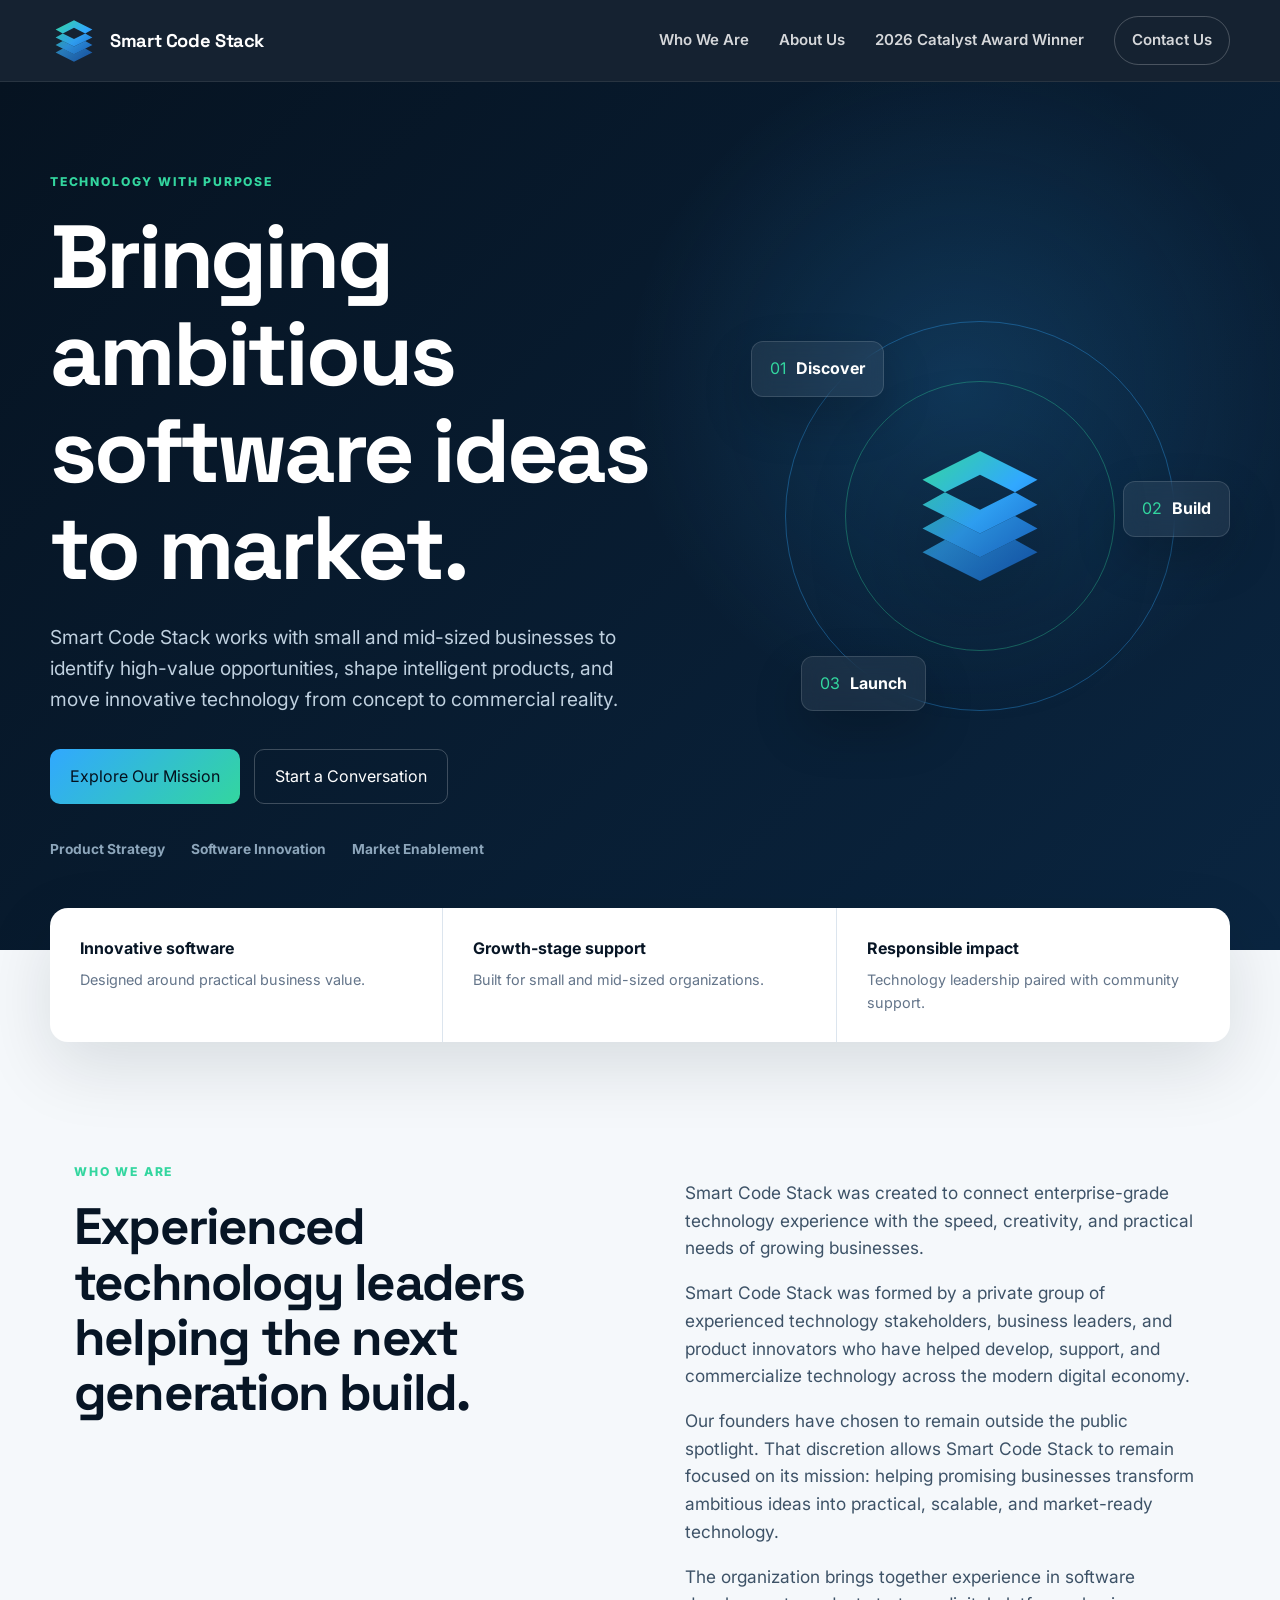
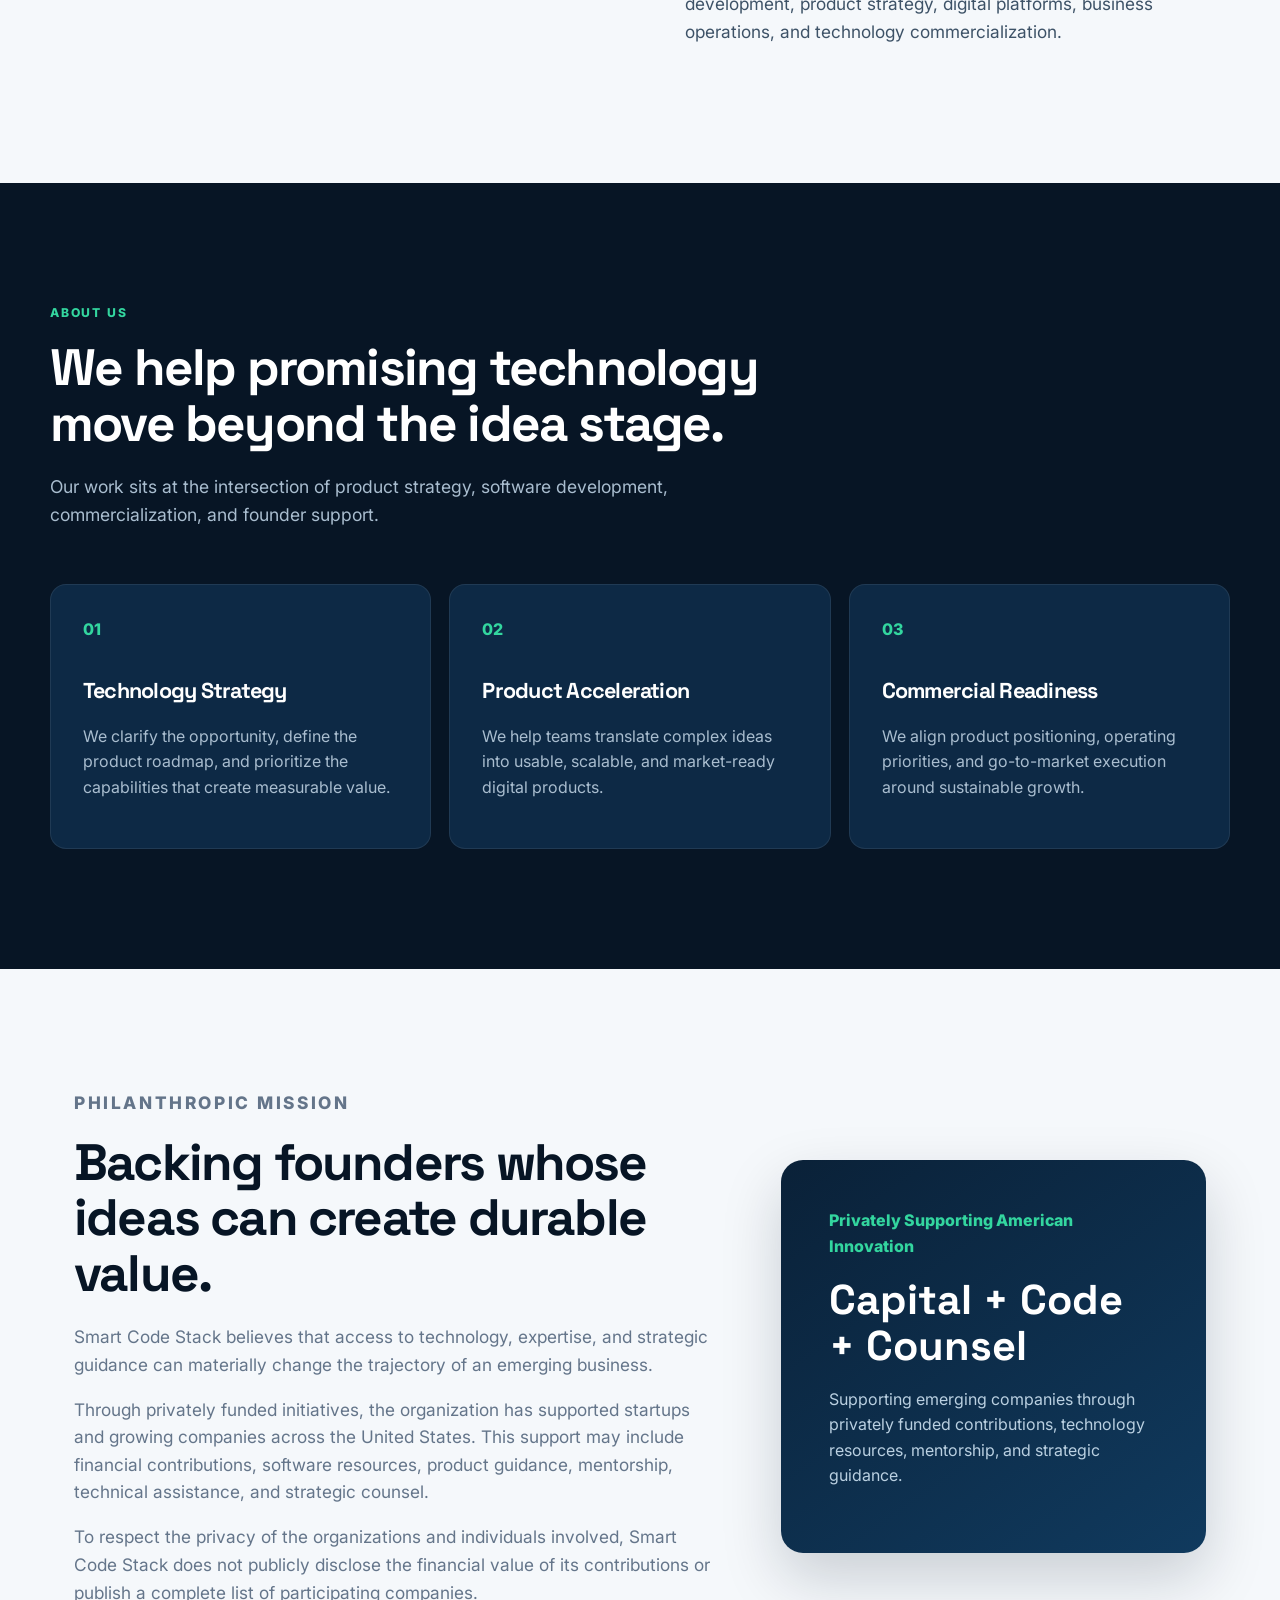
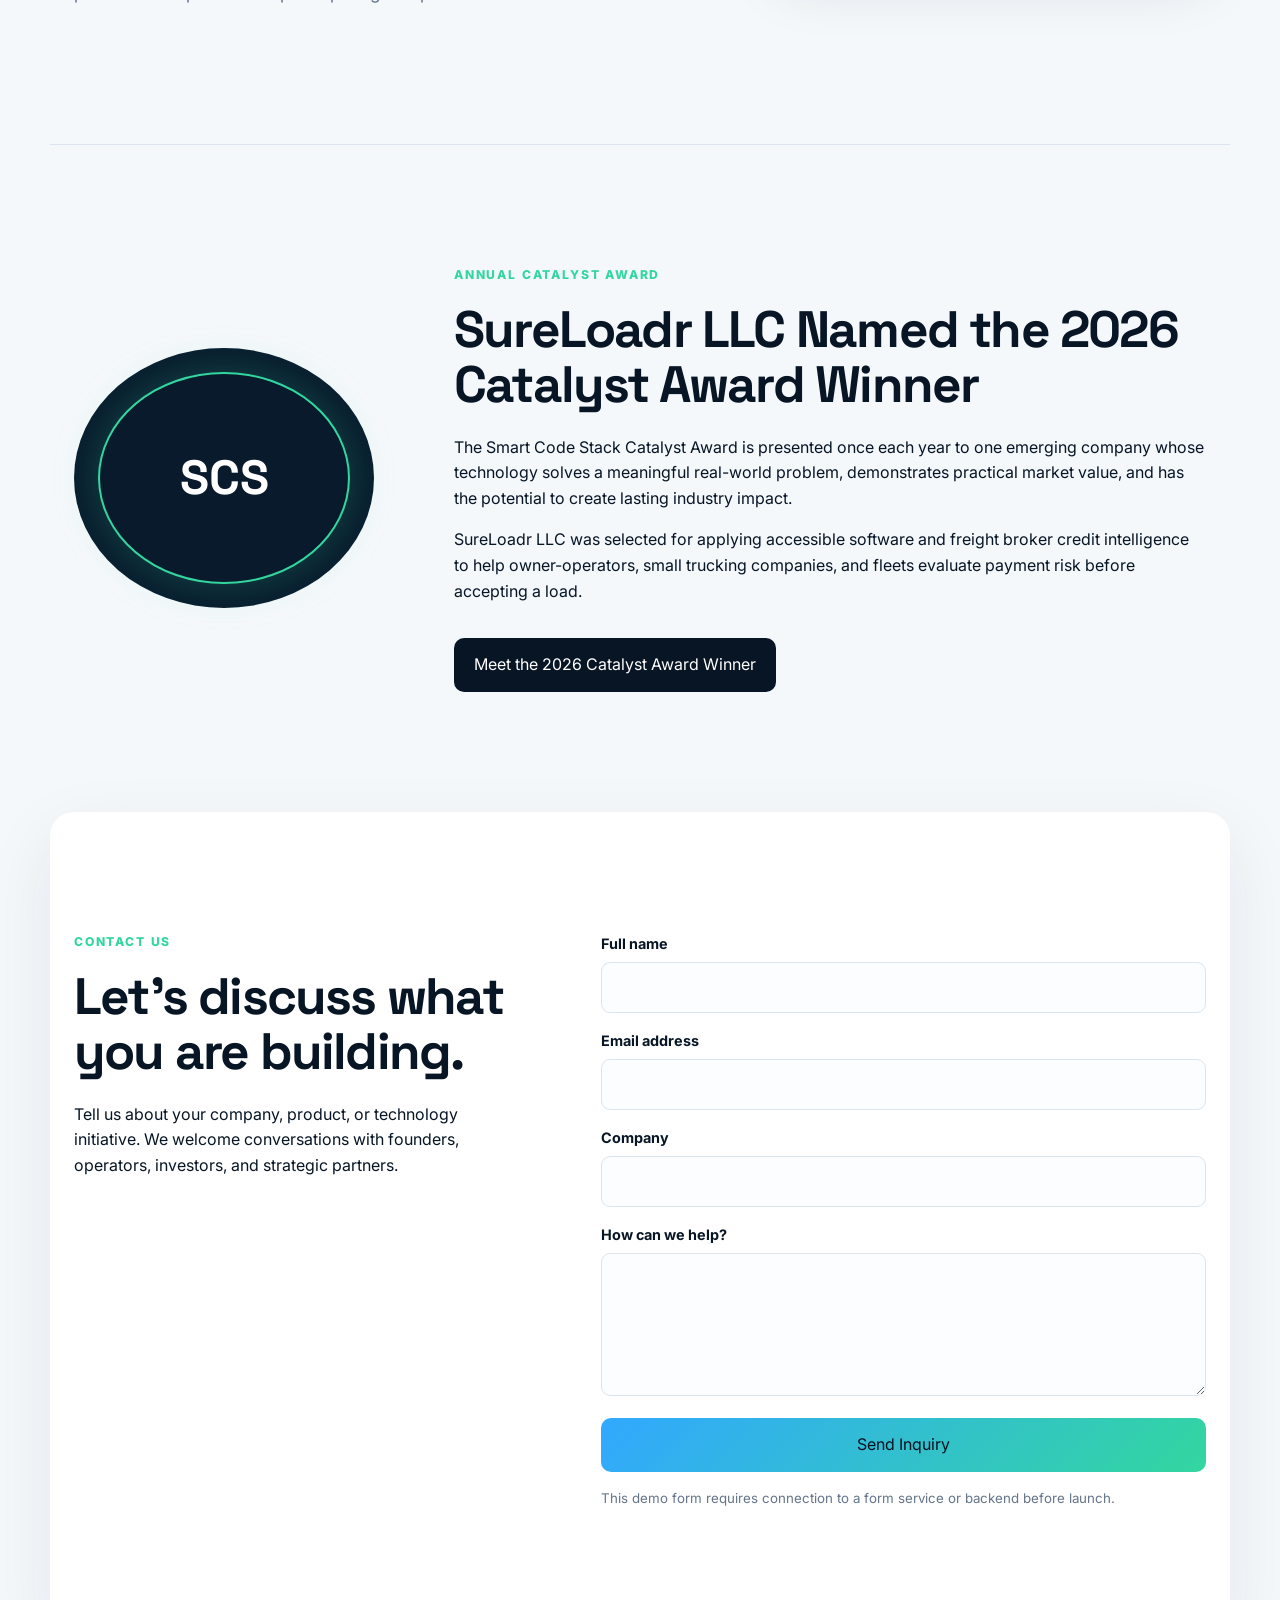
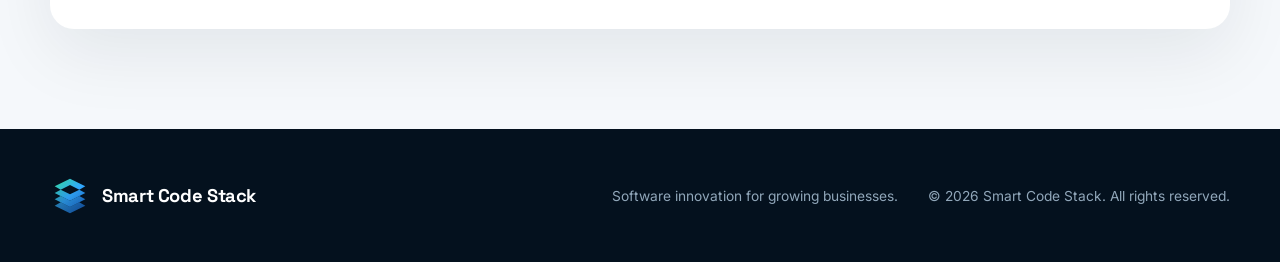
==== commit 7401c573: "Add files via upload Fix and expand 2026 Catalyst Award page" ====
--- a/index.html
+++ b/index.html
@@ -42,7 +42,7 @@
     <nav id="site-nav" aria-label="Primary navigation">
       <a href="#who-we-are">Who We Are</a>
       <a href="#about">About Us</a>
-      <a href="catalyst-award-2026.html">2026 Award</a>
+      <a href="2026-catalyst-award-winner.html">2026 Catalyst Award Winner</a>
       <a class="nav-cta" href="#contact">Contact Us</a>
     </nav>
   </header>
@@ -138,10 +138,11 @@
         <span>SCS</span>
       </div>
       <div>
-        <p class="eyebrow">2026 Catalyst Award</p>
-        <h2>Congratulations to SureLoadr LLC</h2>
-        <p>Smart Code Stack is proud to recognize SureLoadr LLC as the 2026 recipient of the Smart Code Stack Catalyst Award, an annual honor presented to one emerging company demonstrating exceptional practical technology innovation and meaningful industry potential.</p>
-        <a class="button award-button" href="catalyst-award-2026.html">Meet the 2026 Winner</a>
+        <p class="eyebrow">Annual Catalyst Award</p>
+        <h2>SureLoadr LLC Named the 2026 Catalyst Award Winner</h2>
+        <p>The Smart Code Stack Catalyst Award is presented once each year to one emerging company whose technology solves a meaningful real-world problem, demonstrates practical market value, and has the potential to create lasting industry impact.</p>
+        <p>SureLoadr LLC was selected for applying accessible software and freight broker credit intelligence to help owner-operators, small trucking companies, and fleets evaluate payment risk before accepting a load.</p>
+        <a class="button award-button" href="2026-catalyst-award-winner.html">Meet the 2026 Catalyst Award Winner</a>
       </div>
     </section>
 
--- a/styles.css
+++ b/styles.css
@@ -67,32 +67,12 @@
   .split,.impact-section,.award-section,.contact-section{grid-template-columns:1fr;gap:42px}.feature-grid{grid-template-columns:1fr}.award-mark{max-width:260px}.contact-section{border-radius:0;margin-bottom:0}.section{padding-top:80px;padding-bottom:80px}footer{grid-template-columns:1fr}
 }
 
-
 .award-button{margin-top:18px;background:var(--ink);color:#fff}
-.award-hero{min-height:580px;background:radial-gradient(circle at 80% 25%,rgba(51,214,159,.18),transparent 30%),linear-gradient(135deg,#061321,#0c2c49);color:#fff;display:grid;grid-template-columns:1.15fr .85fr;align-items:center;gap:70px;padding:95px max(24px,calc((100vw - var(--max))/2))}
-.award-hero h1{font-size:clamp(3rem,6vw,5.8rem)}
-.award-hero p{color:#bfd0df;font-size:1.15rem;max-width:720px}
-.winner-seal{width:min(380px,80vw);aspect-ratio:1;border-radius:50%;margin:auto;display:grid;place-items:center;text-align:center;padding:40px;background:radial-gradient(circle,#123957 0,#081a2c 68%);border:2px solid var(--green);box-shadow:0 0 0 14px rgba(51,214,159,.08),0 35px 80px rgba(0,0,0,.35)}
-.winner-seal span{display:block;text-transform:uppercase;letter-spacing:.14em;color:var(--green);font-weight:800;font-size:.75rem}
-.winner-seal strong{display:block;font-family:"Space Grotesk";font-size:3rem;line-height:1;margin:18px 0;color:#fff}
-.winner-seal small{color:#bad0e1;font-weight:700}
-.winner-intro{display:grid;grid-template-columns:.85fr 1.15fr;gap:80px;align-items:start}
-.winner-intro .lead{font-size:1.2rem;color:#3d5267}
-.winner-grid{display:grid;grid-template-columns:repeat(3,1fr);gap:18px;margin-top:45px}
-.winner-grid article{padding:30px;background:#fff;border:1px solid var(--line);border-radius:16px;box-shadow:0 18px 45px rgba(7,21,37,.07)}
-.winner-grid p{color:var(--muted)}
-.quote-section{background:var(--ink);color:#fff;max-width:none;padding-left:max(24px,calc((100vw - var(--max))/2));padding-right:max(24px,calc((100vw - var(--max))/2));text-align:center}
-.quote-section blockquote{font-family:"Space Grotesk";font-size:clamp(1.7rem,3.2vw,3rem);line-height:1.25;max-width:930px;margin:0 auto 24px}
-.quote-section p{color:#a9bdcf}
-.visit-sureloadr{display:flex;justify-content:space-between;gap:40px;align-items:center;background:#fff;border-radius:22px;box-shadow:0 25px 70px rgba(7,21,37,.08)}
-.visit-sureloadr p{color:var(--muted);max-width:720px}
-@media(max-width:850px){
-  .award-hero,.winner-intro{grid-template-columns:1fr}
-  .winner-grid{grid-template-columns:1fr}
-  .visit-sureloadr{display:block;border-radius:0}
-  .visit-sureloadr .button{margin-top:20px}
-}
-
-
-.winner-seal span{max-width:240px;margin:0 auto;line-height:1.35}
-.award-criteria-section{padding-top:40px}
+.award-hero{min-height:640px;background:radial-gradient(circle at 80% 25%,rgba(51,214,159,.18),transparent 30%),linear-gradient(135deg,#061321,#0c2c49);color:#fff;display:grid;grid-template-columns:1.15fr .85fr;align-items:center;gap:70px;padding:95px max(24px,calc((100vw - var(--max))/2))}
+.award-hero h1{font-size:clamp(3rem,6vw,5.5rem);margin-bottom:18px}.award-hero .winner-name{font-size:clamp(1.8rem,3vw,3rem);color:#fff}.award-hero p{color:#bfd0df;font-size:1.15rem;max-width:760px}
+.winner-seal{width:min(400px,82vw);aspect-ratio:1;border-radius:50%;margin:auto;display:grid;place-items:center;text-align:center;padding:42px;background:radial-gradient(circle,#123957 0,#081a2c 68%);border:2px solid var(--green);box-shadow:0 0 0 14px rgba(51,214,159,.08),0 35px 80px rgba(0,0,0,.35)}
+.winner-seal span{display:block;max-width:260px;margin:auto;text-transform:uppercase;letter-spacing:.12em;line-height:1.35;color:var(--green);font-weight:800;font-size:.8rem}.winner-seal strong{display:block;font-family:"Space Grotesk";font-size:3rem;line-height:1;margin:18px 0;color:#fff}.winner-seal small{color:#bad0e1;font-weight:700}
+.winner-intro{display:grid;grid-template-columns:.85fr 1.15fr;gap:80px;align-items:start}.winner-intro .lead{font-size:1.2rem;color:#3d5267}.winner-grid{display:grid;grid-template-columns:repeat(3,1fr);gap:18px;margin-top:45px}.winner-grid article{padding:30px;background:#fff;border:1px solid var(--line);border-radius:16px;box-shadow:0 18px 45px rgba(7,21,37,.07)}.winner-grid p{color:var(--muted)}
+.criteria-grid{grid-template-columns:repeat(5,1fr)}.criteria-grid article{padding:24px}.quote-section{background:var(--ink);color:#fff;max-width:none;padding-left:max(24px,calc((100vw - var(--max))/2));padding-right:max(24px,calc((100vw - var(--max))/2));text-align:center}.quote-section blockquote{font-family:"Space Grotesk";font-size:clamp(1.7rem,3.2vw,3rem);line-height:1.25;max-width:930px;margin:0 auto 24px}.quote-section p{color:#a9bdcf}.visit-sureloadr{display:flex;justify-content:space-between;gap:40px;align-items:center;background:#fff;border-radius:22px;box-shadow:0 25px 70px rgba(7,21,37,.08)}.visit-sureloadr p{color:var(--muted);max-width:720px}
+@media(max-width:1100px){.criteria-grid{grid-template-columns:repeat(2,1fr)}}
+@media(max-width:850px){.award-hero,.winner-intro{grid-template-columns:1fr}.winner-grid,.criteria-grid{grid-template-columns:1fr}.visit-sureloadr{display:block;border-radius:0}.visit-sureloadr .button{margin-top:20px}}
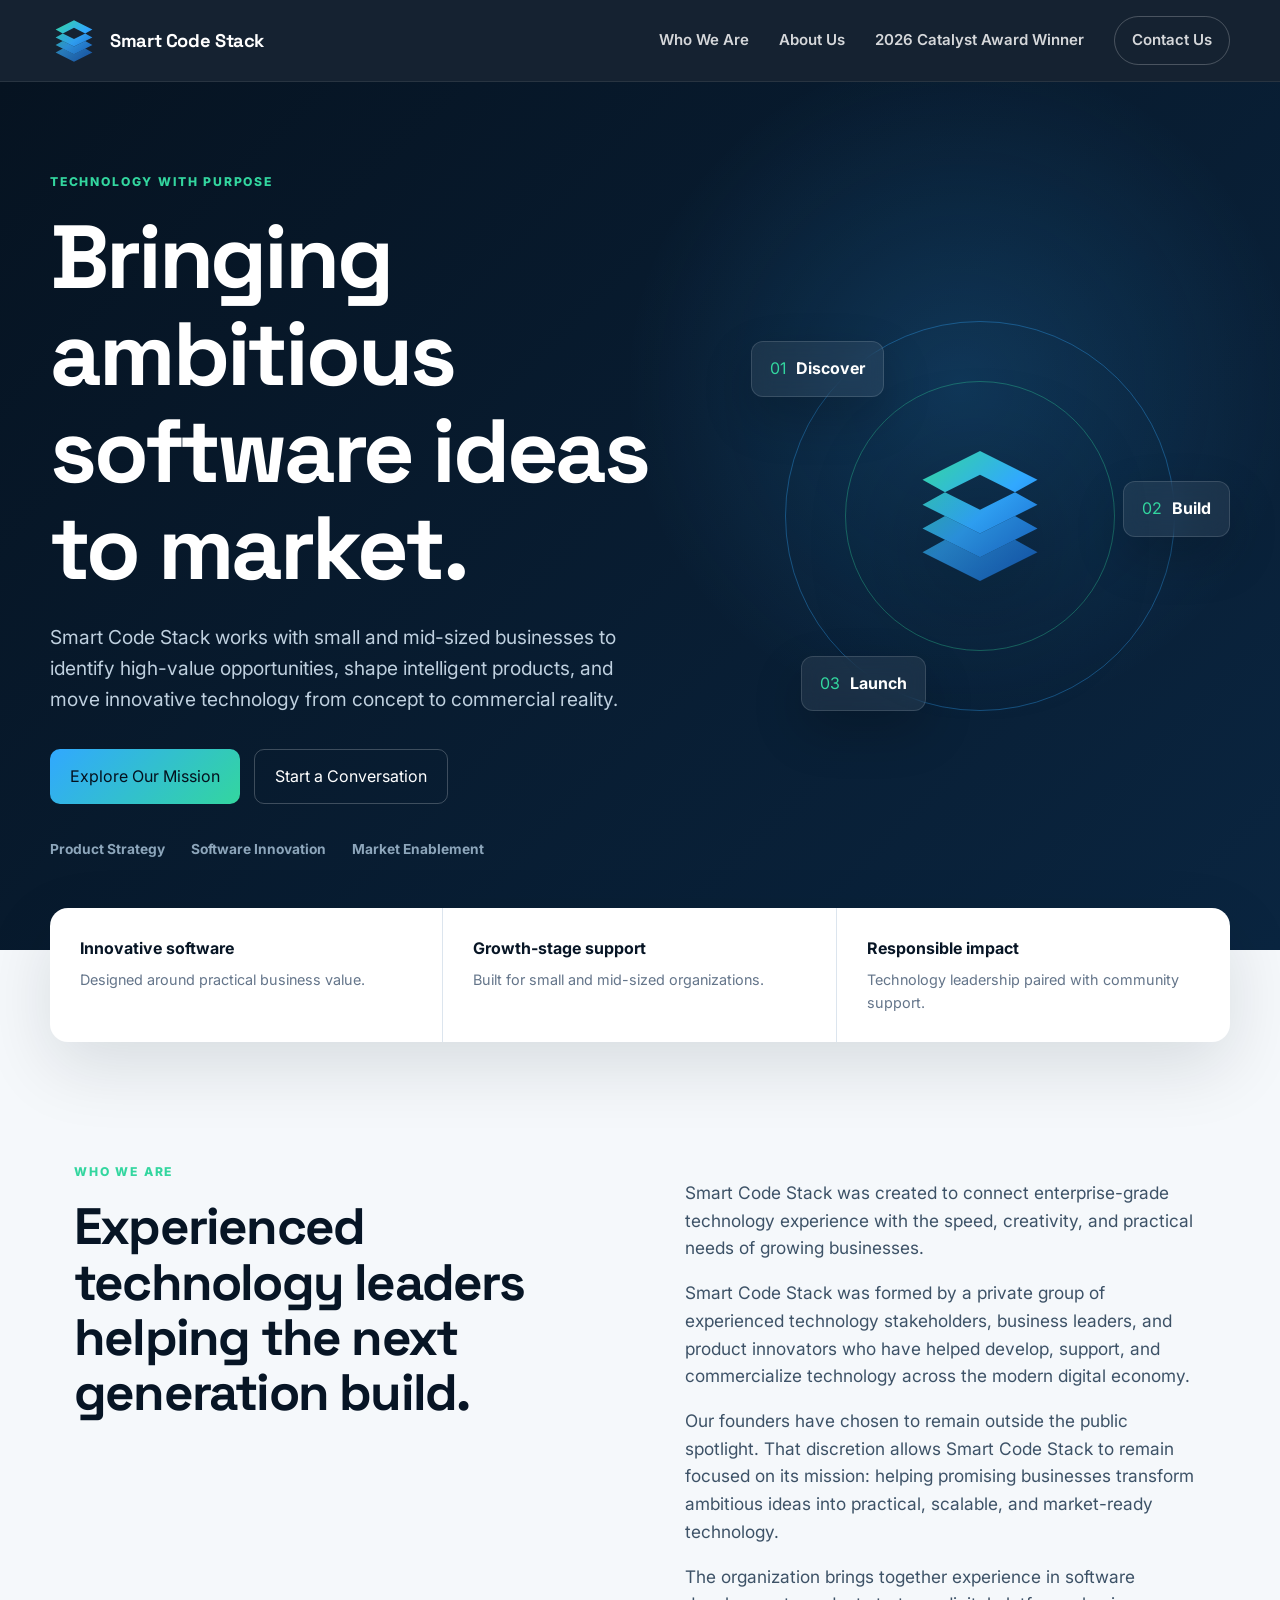
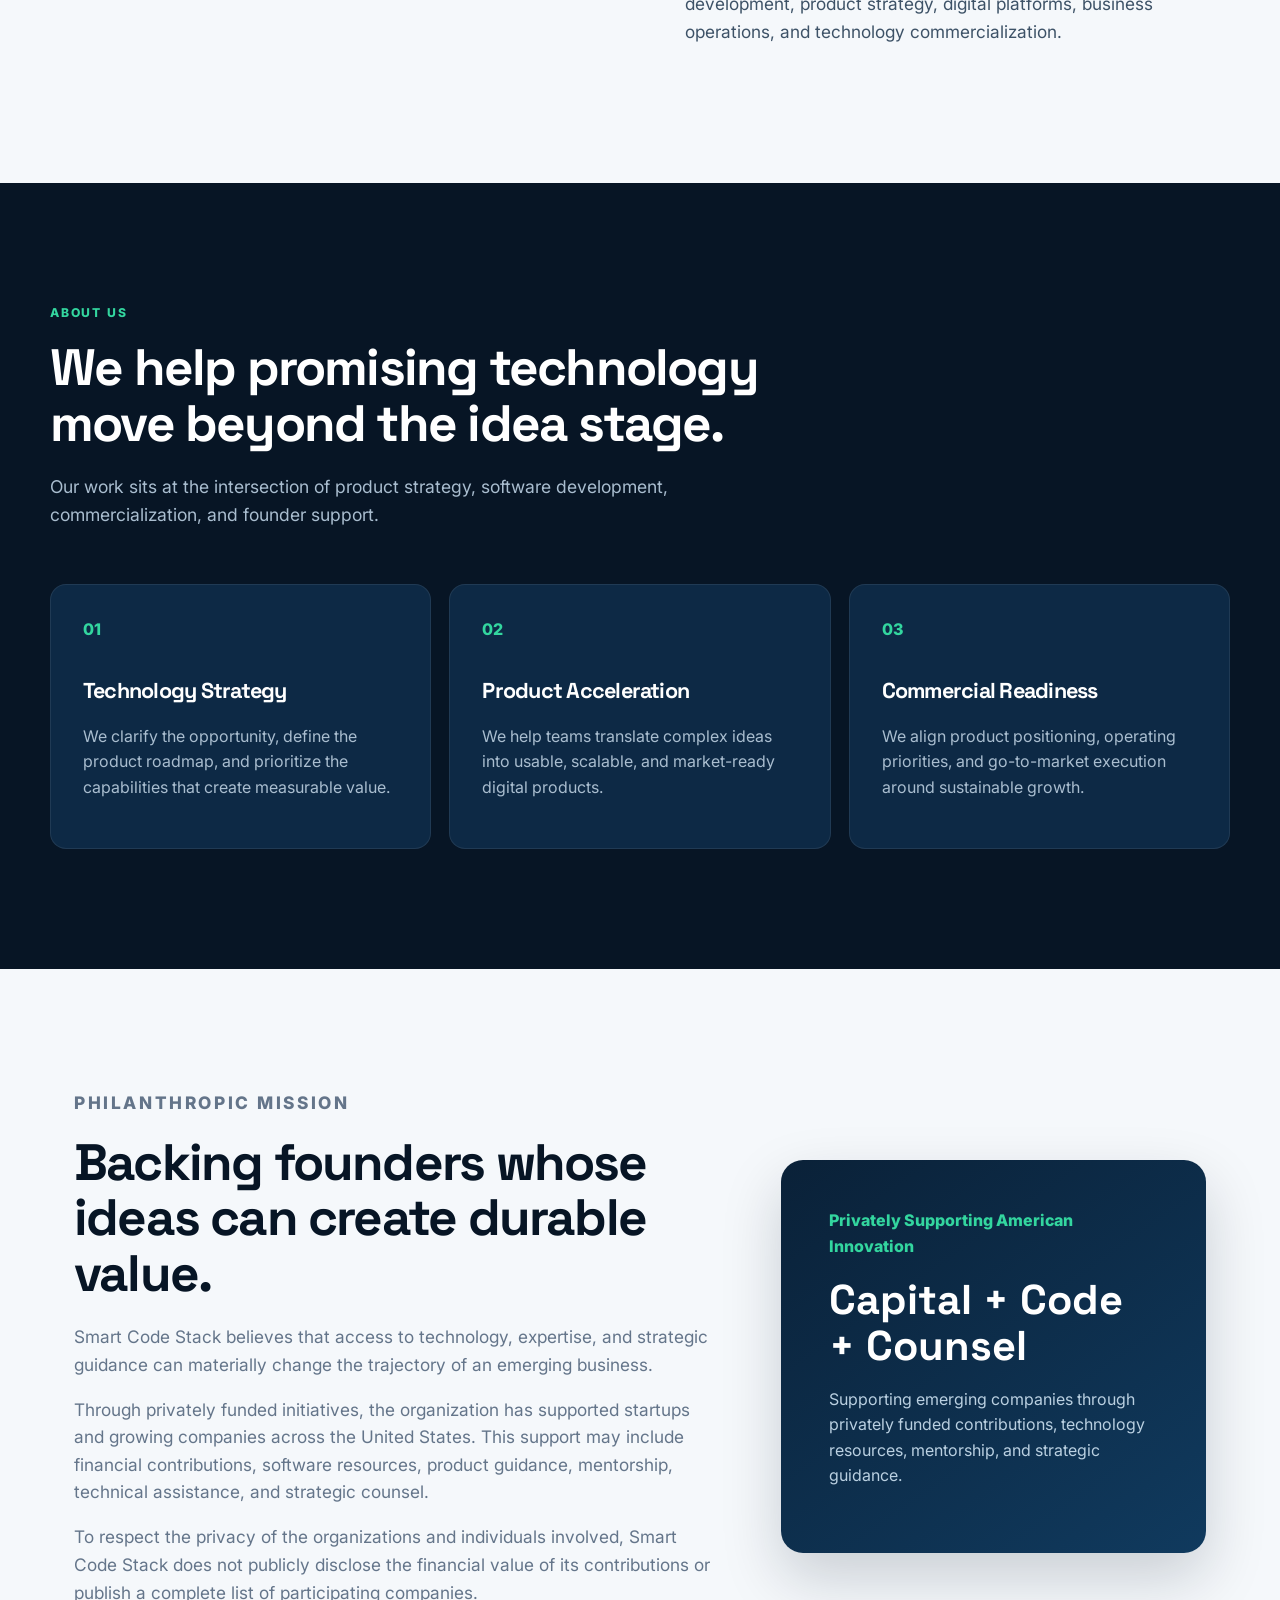
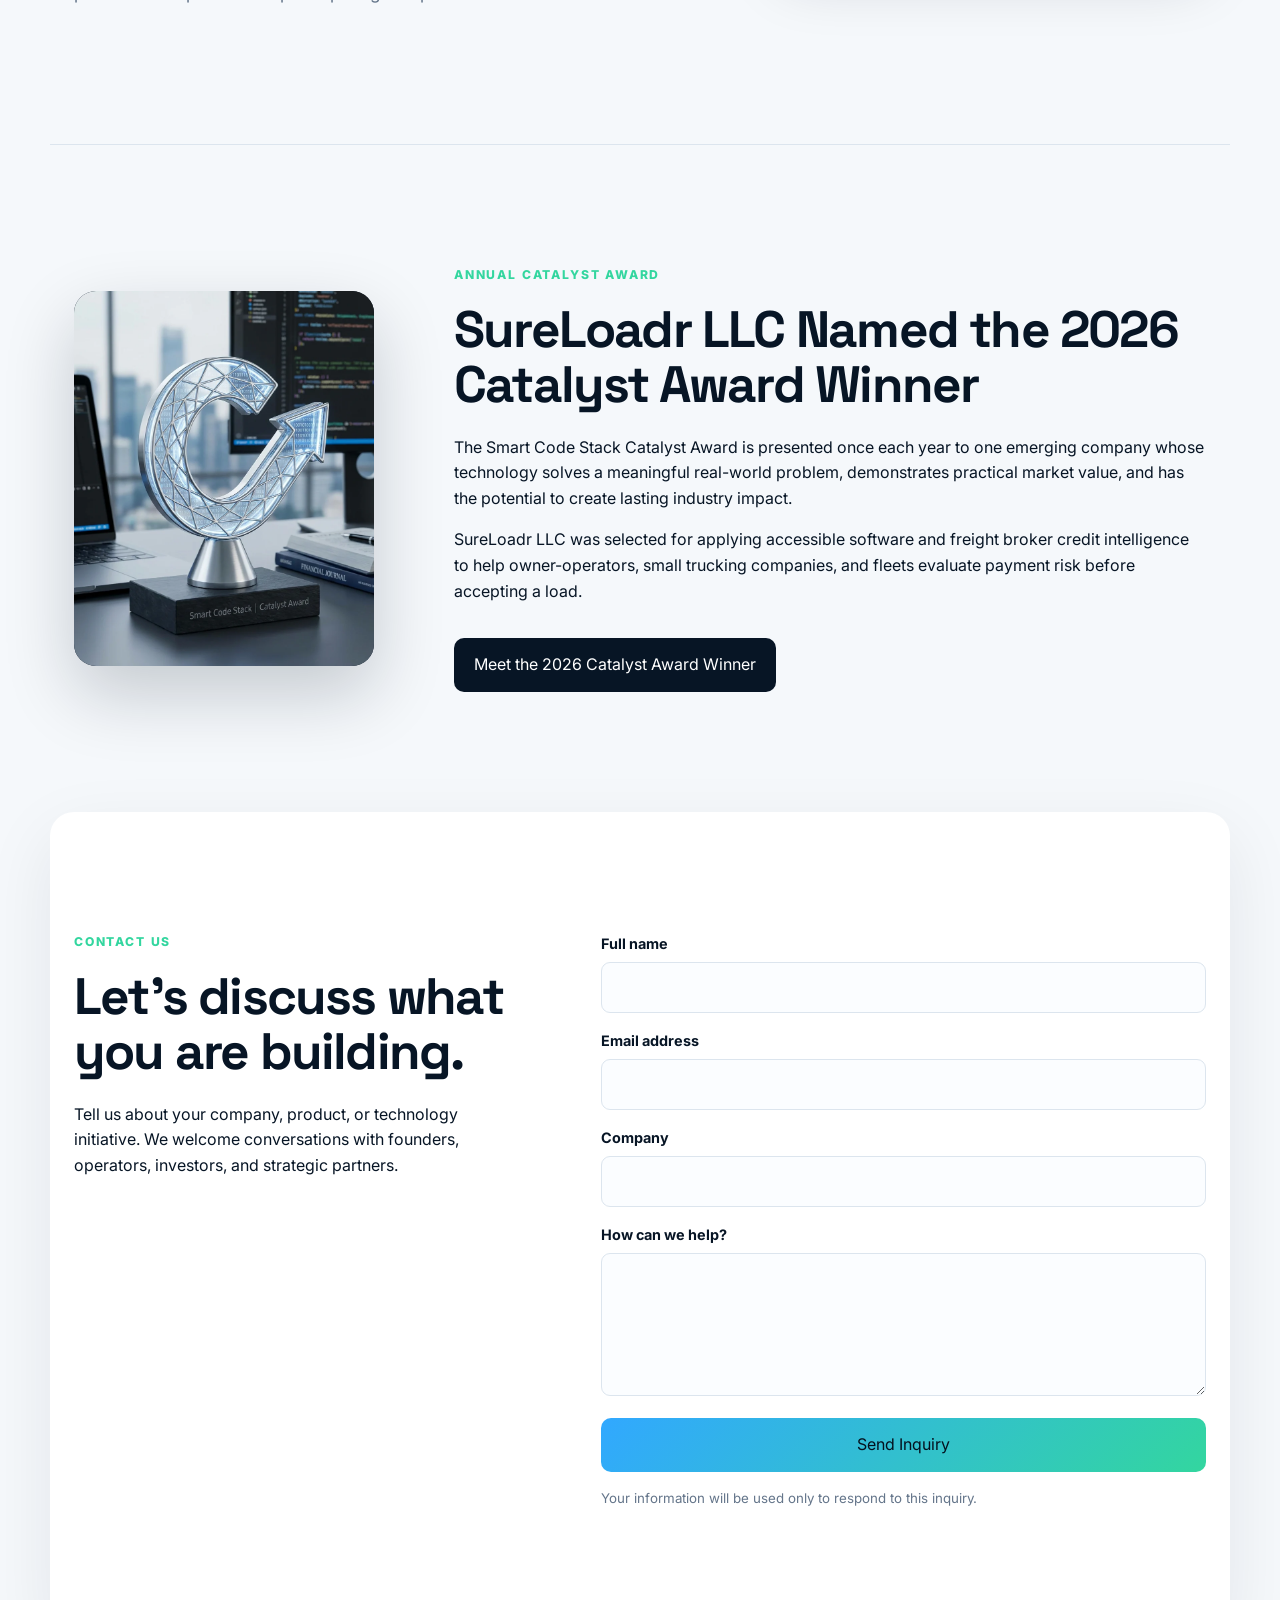
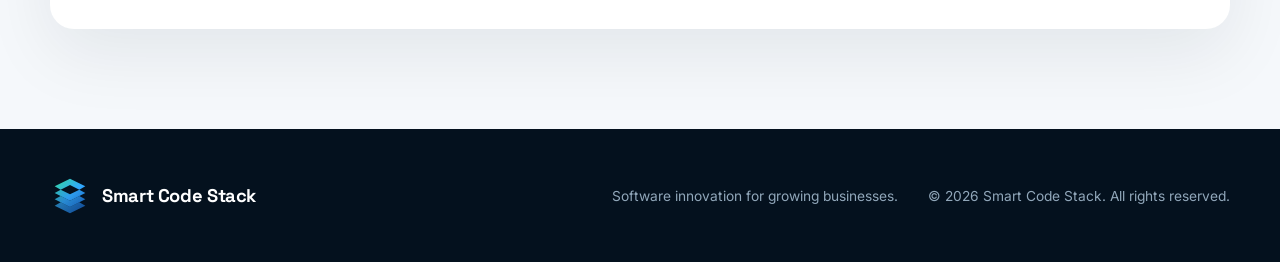
==== commit 7c326b22: "Add files via upload Add Catalyst image and activate contact form" ====
--- a/index.html
+++ b/index.html
@@ -133,10 +133,9 @@
     </section>
 
     <section class="section award-section">
-      <div class="award-mark" aria-hidden="true">
-        <div class="award-ring"></div>
-        <span>SCS</span>
-      </div>
+      <figure class="award-image-card">
+        <img src="assets/catalyst-award-trophy.webp" alt="Crystal Smart Code Stack Catalyst Award trophy displayed in a software development workspace" width="700" height="875">
+      </figure>
       <div>
         <p class="eyebrow">Annual Catalyst Award</p>
         <h2>SureLoadr LLC Named the 2026 Catalyst Award Winner</h2>
@@ -152,13 +151,18 @@
         <h2>Let’s discuss what you are building.</h2>
         <p>Tell us about your company, product, or technology initiative. We welcome conversations with founders, operators, investors, and strategic partners.</p>
       </div>
-      <form class="contact-form" action="#" method="post">
+      <form class="contact-form" action="https://formsubmit.co/davidwyoe@gmail.com" method="POST">
+        <input type="hidden" name="_subject" value="New Smart Code Stack Website Inquiry">
+        <input type="hidden" name="_next" value="https://www.smartcodestack.com/contact-confirmation.html">
+        <input type="hidden" name="_template" value="table">
+        <input type="hidden" name="_captcha" value="false">
+        <input type="text" name="_honey" class="form-honeypot" tabindex="-1" autocomplete="off" aria-hidden="true">
         <label>Full name<input type="text" name="name" autocomplete="name" required></label>
         <label>Email address<input type="email" name="email" autocomplete="email" required></label>
         <label>Company<input type="text" name="company" autocomplete="organization"></label>
         <label>How can we help?<textarea name="message" rows="5" required></textarea></label>
         <button class="button primary" type="submit">Send Inquiry</button>
-        <small>This demo form requires connection to a form service or backend before launch.</small>
+        <small class="form-privacy">Your information will be used only to respond to this inquiry.</small>
       </form>
     </section>
   </main>
--- a/styles.css
+++ b/styles.css
@@ -67,12 +67,49 @@
   .split,.impact-section,.award-section,.contact-section{grid-template-columns:1fr;gap:42px}.feature-grid{grid-template-columns:1fr}.award-mark{max-width:260px}.contact-section{border-radius:0;margin-bottom:0}.section{padding-top:80px;padding-bottom:80px}footer{grid-template-columns:1fr}
 }
 
+
 .award-button{margin-top:18px;background:var(--ink);color:#fff}
-.award-hero{min-height:640px;background:radial-gradient(circle at 80% 25%,rgba(51,214,159,.18),transparent 30%),linear-gradient(135deg,#061321,#0c2c49);color:#fff;display:grid;grid-template-columns:1.15fr .85fr;align-items:center;gap:70px;padding:95px max(24px,calc((100vw - var(--max))/2))}
-.award-hero h1{font-size:clamp(3rem,6vw,5.5rem);margin-bottom:18px}.award-hero .winner-name{font-size:clamp(1.8rem,3vw,3rem);color:#fff}.award-hero p{color:#bfd0df;font-size:1.15rem;max-width:760px}
-.winner-seal{width:min(400px,82vw);aspect-ratio:1;border-radius:50%;margin:auto;display:grid;place-items:center;text-align:center;padding:42px;background:radial-gradient(circle,#123957 0,#081a2c 68%);border:2px solid var(--green);box-shadow:0 0 0 14px rgba(51,214,159,.08),0 35px 80px rgba(0,0,0,.35)}
-.winner-seal span{display:block;max-width:260px;margin:auto;text-transform:uppercase;letter-spacing:.12em;line-height:1.35;color:var(--green);font-weight:800;font-size:.8rem}.winner-seal strong{display:block;font-family:"Space Grotesk";font-size:3rem;line-height:1;margin:18px 0;color:#fff}.winner-seal small{color:#bad0e1;font-weight:700}
-.winner-intro{display:grid;grid-template-columns:.85fr 1.15fr;gap:80px;align-items:start}.winner-intro .lead{font-size:1.2rem;color:#3d5267}.winner-grid{display:grid;grid-template-columns:repeat(3,1fr);gap:18px;margin-top:45px}.winner-grid article{padding:30px;background:#fff;border:1px solid var(--line);border-radius:16px;box-shadow:0 18px 45px rgba(7,21,37,.07)}.winner-grid p{color:var(--muted)}
-.criteria-grid{grid-template-columns:repeat(5,1fr)}.criteria-grid article{padding:24px}.quote-section{background:var(--ink);color:#fff;max-width:none;padding-left:max(24px,calc((100vw - var(--max))/2));padding-right:max(24px,calc((100vw - var(--max))/2));text-align:center}.quote-section blockquote{font-family:"Space Grotesk";font-size:clamp(1.7rem,3.2vw,3rem);line-height:1.25;max-width:930px;margin:0 auto 24px}.quote-section p{color:#a9bdcf}.visit-sureloadr{display:flex;justify-content:space-between;gap:40px;align-items:center;background:#fff;border-radius:22px;box-shadow:0 25px 70px rgba(7,21,37,.08)}.visit-sureloadr p{color:var(--muted);max-width:720px}
-@media(max-width:1100px){.criteria-grid{grid-template-columns:repeat(2,1fr)}}
-@media(max-width:850px){.award-hero,.winner-intro{grid-template-columns:1fr}.winner-grid,.criteria-grid{grid-template-columns:1fr}.visit-sureloadr{display:block;border-radius:0}.visit-sureloadr .button{margin-top:20px}}
+.award-hero{min-height:580px;background:radial-gradient(circle at 80% 25%,rgba(51,214,159,.18),transparent 30%),linear-gradient(135deg,#061321,#0c2c49);color:#fff;display:grid;grid-template-columns:1.15fr .85fr;align-items:center;gap:70px;padding:95px max(24px,calc((100vw - var(--max))/2))}
+.award-hero h1{font-size:clamp(3rem,6vw,5.8rem)}
+.award-hero p{color:#bfd0df;font-size:1.15rem;max-width:720px}
+.winner-seal{width:min(380px,80vw);aspect-ratio:1;border-radius:50%;margin:auto;display:grid;place-items:center;text-align:center;padding:40px;background:radial-gradient(circle,#123957 0,#081a2c 68%);border:2px solid var(--green);box-shadow:0 0 0 14px rgba(51,214,159,.08),0 35px 80px rgba(0,0,0,.35)}
+.winner-seal span{display:block;text-transform:uppercase;letter-spacing:.14em;color:var(--green);font-weight:800;font-size:.75rem}
+.winner-seal strong{display:block;font-family:"Space Grotesk";font-size:3rem;line-height:1;margin:18px 0;color:#fff}
+.winner-seal small{color:#bad0e1;font-weight:700}
+.winner-intro{display:grid;grid-template-columns:.85fr 1.15fr;gap:80px;align-items:start}
+.winner-intro .lead{font-size:1.2rem;color:#3d5267}
+.winner-grid{display:grid;grid-template-columns:repeat(3,1fr);gap:18px;margin-top:45px}
+.winner-grid article{padding:30px;background:#fff;border:1px solid var(--line);border-radius:16px;box-shadow:0 18px 45px rgba(7,21,37,.07)}
+.winner-grid p{color:var(--muted)}
+.quote-section{background:var(--ink);color:#fff;max-width:none;padding-left:max(24px,calc((100vw - var(--max))/2));padding-right:max(24px,calc((100vw - var(--max))/2));text-align:center}
+.quote-section blockquote{font-family:"Space Grotesk";font-size:clamp(1.7rem,3.2vw,3rem);line-height:1.25;max-width:930px;margin:0 auto 24px}
+.quote-section p{color:#a9bdcf}
+.visit-sureloadr{display:flex;justify-content:space-between;gap:40px;align-items:center;background:#fff;border-radius:22px;box-shadow:0 25px 70px rgba(7,21,37,.08)}
+.visit-sureloadr p{color:var(--muted);max-width:720px}
+@media(max-width:850px){
+  .award-hero,.winner-intro{grid-template-columns:1fr}
+  .winner-grid{grid-template-columns:1fr}
+  .visit-sureloadr{display:block;border-radius:0}
+  .visit-sureloadr .button{margin-top:20px}
+}
+
+
+.winner-seal span{max-width:240px;margin:0 auto;line-height:1.35}
+.award-criteria-section{padding-top:40px}
+
+
+.award-image-card,.award-hero-image{margin:0;overflow:hidden;border-radius:22px;background:#071525;box-shadow:0 28px 70px rgba(7,21,37,.2)}
+.award-image-card img,.award-hero-image img{display:block;width:100%;height:auto;aspect-ratio:4/5;object-fit:cover}
+.award-hero-image figcaption{padding:14px 18px;text-align:center;color:#bfd0df;background:#071525;font-weight:700;font-size:.9rem}
+.form-honeypot{position:absolute!important;left:-9999px!important;width:1px!important;height:1px!important;opacity:0!important}
+.form-privacy{color:var(--muted)}
+.confirmation-main{min-height:calc(100vh - 180px);display:grid;place-items:center;padding:80px 24px;background:radial-gradient(circle at 50% 20%,rgba(49,168,255,.12),transparent 35%),var(--paper)}
+.confirmation-card{width:min(760px,100%);padding:64px;background:#fff;border-radius:24px;text-align:center;box-shadow:0 28px 80px rgba(7,21,37,.12)}
+.confirmation-card h1{font-size:clamp(2.3rem,5vw,4.2rem)}
+.confirmation-card p:not(.eyebrow){max-width:610px;margin:0 auto 30px;color:var(--muted);font-size:1.1rem}
+.confirmation-check{width:78px;height:78px;margin:0 auto 24px;border-radius:50%;display:grid;place-items:center;background:linear-gradient(135deg,var(--blue),var(--green));font-size:2.2rem;font-weight:800;color:#04111e}
+@media(max-width:850px){
+  .award-image-card{max-width:520px;margin:auto}
+  .award-hero-image{max-width:520px;margin:auto}
+  .confirmation-card{padding:42px 24px}
+}
